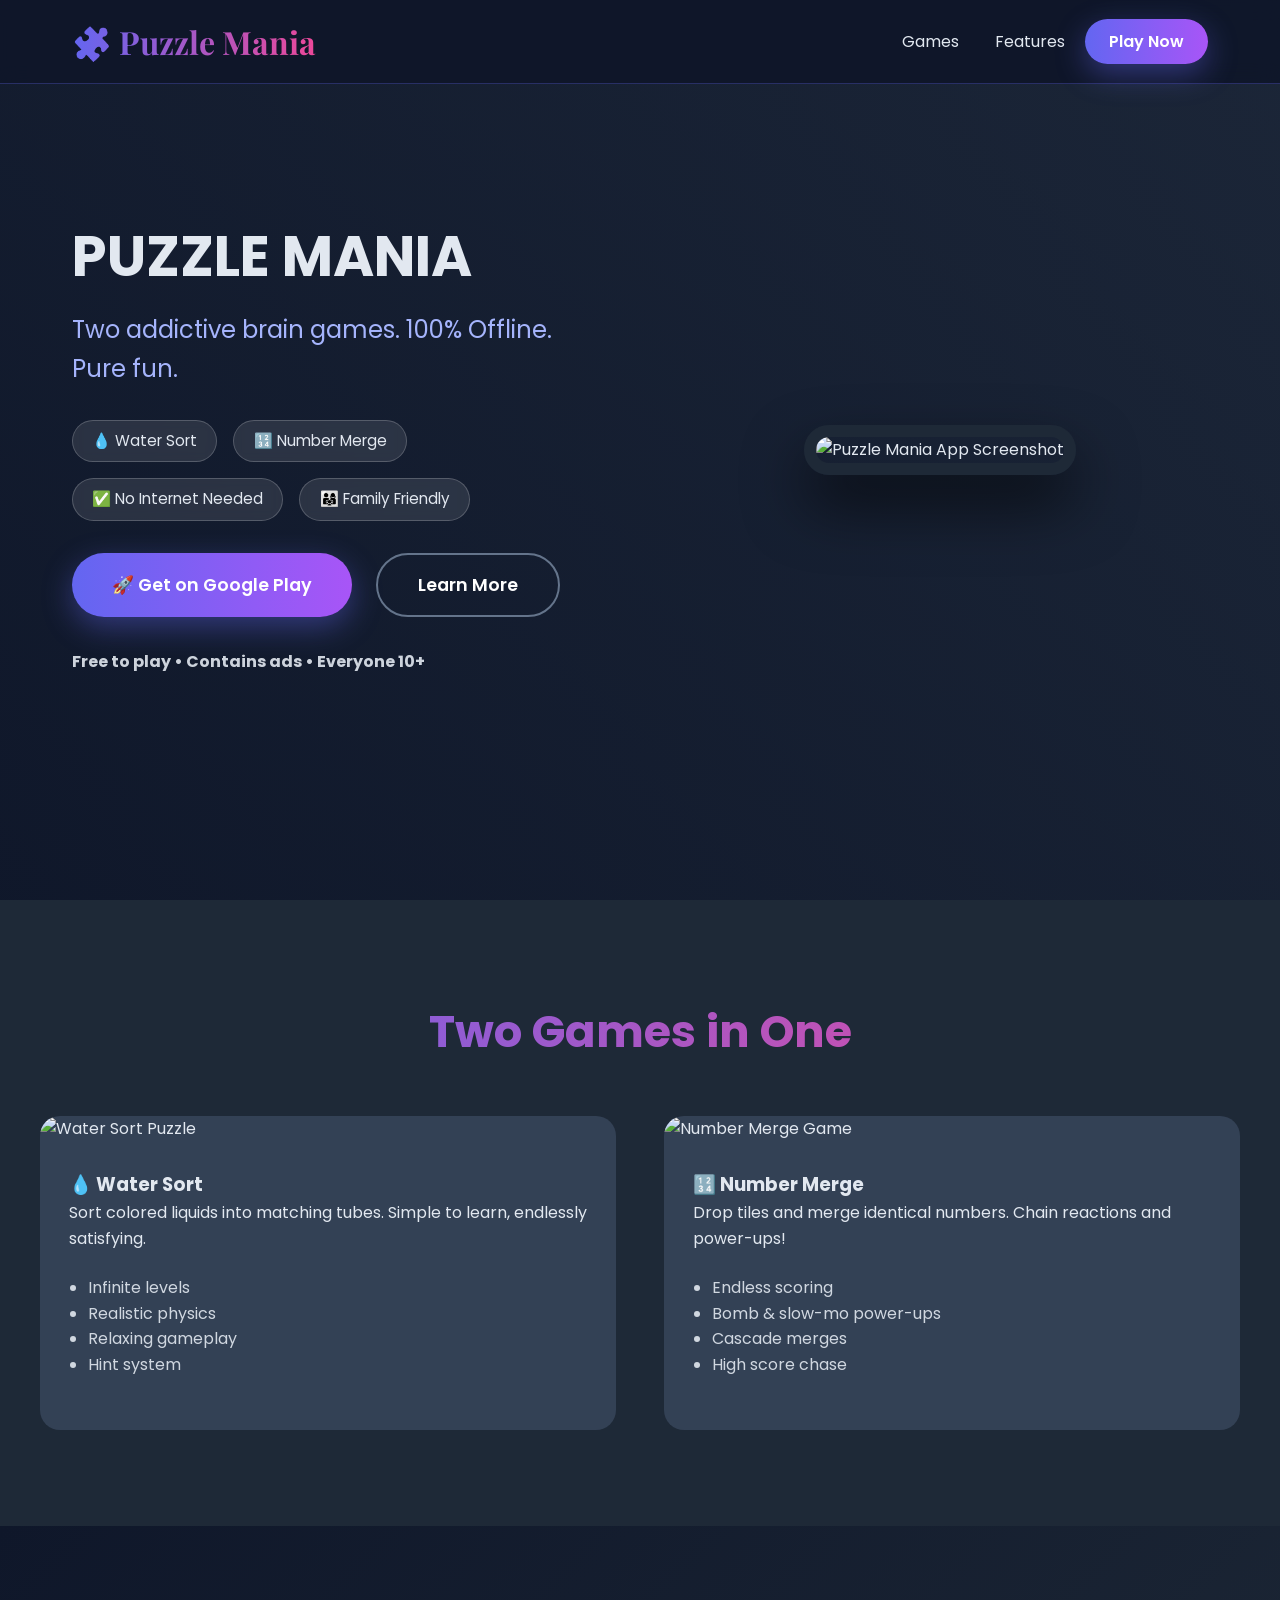
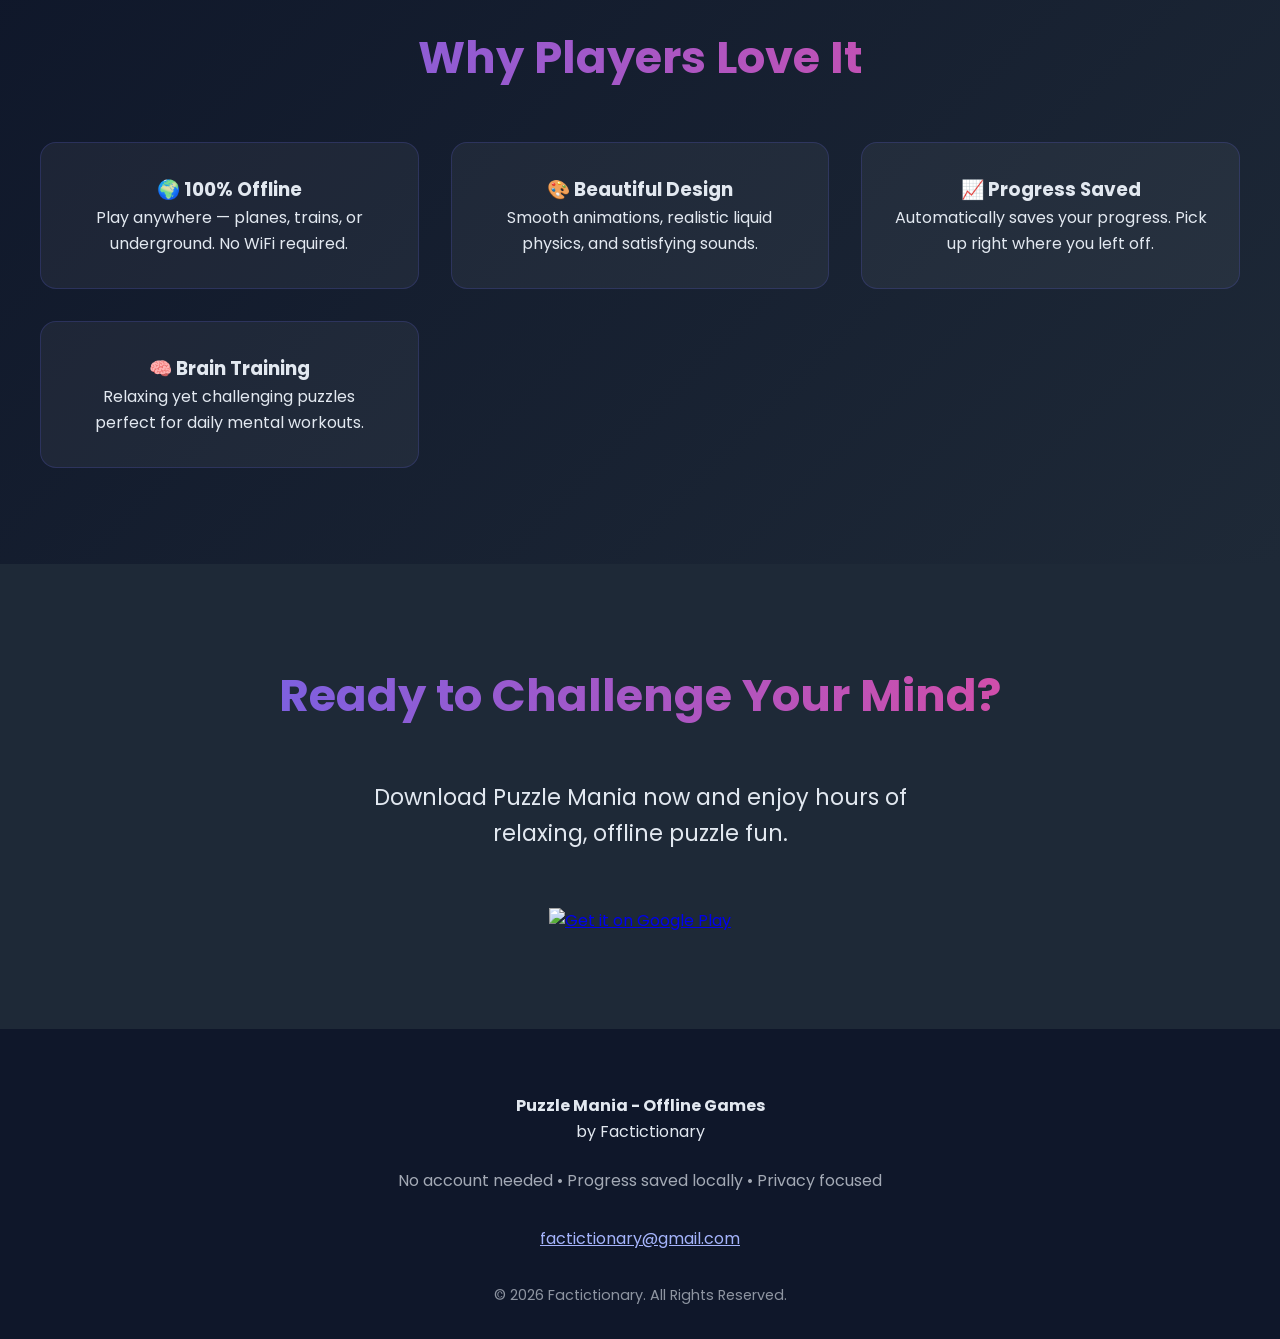
==== index.html @ 7fa538b9 "Add files via upload" ====
<!DOCTYPE html>
<html lang="en">
<head>
    <meta charset="UTF-8">
    <meta name="viewport" content="width=device-width, initial-scale=1.0">
    <title>Puzzle Mania - Offline Games</title>
    <meta name="description" content="Two addictive brain games in one app! Water Sort & Number Merge. 100% Offline, Free to Play.">
    <style>
        @import url('https://fonts.googleapis.com/css2?family=Poppins:wght@400;600;700&family=Playfair+Display:wght@700&display=swap');
        
        :root {
            --primary: #6366f1;
            --accent: #ec4899;
            --dark: #1e2937;
        }
        
        * {
            margin: 0;
            padding: 0;
            box-sizing: border-box;
        }
        
        body {
            font-family: 'Poppins', sans-serif;
            background: linear-gradient(135deg, #0f172a 0%, #1e2937 100%);
            color: #e2e8f0;
            line-height: 1.6;
            overflow-x: hidden;
        }
        
        header {
            background: rgba(15, 23, 42, 0.95);
            backdrop-filter: blur(10px);
            position: fixed;
            width: 100%;
            z-index: 1000;
            border-bottom: 1px solid rgba(99, 102, 241, 0.3);
        }
        
        nav {
            max-width: 1200px;
            margin: 0 auto;
            padding: 1rem 2rem;
            display: flex;
            justify-content: space-between;
            align-items: center;
        }
        
        .logo {
            font-family: 'Playfair Display', serif;
            font-size: 2rem;
            font-weight: 700;
            background: linear-gradient(90deg, #6366f1, #ec4899);
            -webkit-background-clip: text;
            -webkit-text-fill-color: transparent;
        }
        
        .hero {
            min-height: 100vh;
            display: flex;
            align-items: center;
            position: relative;
            background: url('https://picsum.photos/id/1015/1920/1080') center/cover no-repeat;
        }
        
        .hero::before {
            content: '';
            position: absolute;
            top: 0;
            left: 0;
            right: 0;
            bottom: 0;
            background: linear-gradient(45deg, rgba(15,23,42,0.85), rgba(30,41,59,0.75));
        }
        
        .hero-content {
            max-width: 1200px;
            margin: 0 auto;
            padding: 0 2rem;
            position: relative;
            z-index: 2;
            display: grid;
            grid-template-columns: 1fr 1fr;
            gap: 4rem;
            align-items: center;
        }
        
        .hero-text h1 {
            font-size: 3.5rem;
            line-height: 1.1;
            margin-bottom: 1.5rem;
        }
        
        .hero-text .subtitle {
            font-size: 1.5rem;
            margin-bottom: 2rem;
            color: #a5b4fc;
        }
        
        .badges {
            display: flex;
            gap: 1rem;
            margin-bottom: 2rem;
            flex-wrap: wrap;
        }
        
        .badge {
            background: rgba(255,255,255,0.1);
            padding: 0.5rem 1.2rem;
            border-radius: 50px;
            font-size: 0.95rem;
            backdrop-filter: blur(5px);
            border: 1px solid rgba(255,255,255,0.2);
        }
        
        .cta-buttons {
            display: flex;
            gap: 1.5rem;
            flex-wrap: wrap;
        }
        
        .btn {
            padding: 1rem 2.5rem;
            border-radius: 50px;
            font-weight: 600;
            text-decoration: none;
            display: inline-flex;
            align-items: center;
            gap: 0.5rem;
            transition: all 0.3s ease;
            font-size: 1.1rem;
        }
        
        .btn-primary {
            background: linear-gradient(90deg, #6366f1, #a855f7);
            color: white;
            box-shadow: 0 10px 30px rgba(99, 102, 241, 0.4);
        }
        
        .btn-primary:hover {
            transform: translateY(-5px);
            box-shadow: 0 20px 40px rgba(99, 102, 241, 0.5);
        }
        
        .btn-secondary {
            background: transparent;
            color: white;
            border: 2px solid #64748b;
        }
        
        .hero-image {
            display: flex;
            justify-content: center;
        }
        
        .app-mockup {
            max-width: 320px;
            border-radius: 40px;
            border: 12px solid #1e2937;
            box-shadow: 0 30px 60px rgba(0,0,0,0.6);
            overflow: hidden;
        }
        
        .games-section {
            padding: 6rem 2rem;
            background: #1e2937;
        }
        
        .container {
            max-width: 1200px;
            margin: 0 auto;
        }
        
        h2 {
            text-align: center;
            font-size: 2.8rem;
            margin-bottom: 3rem;
            background: linear-gradient(90deg, #6366f1, #ec4899);
            -webkit-background-clip: text;
            -webkit-text-fill-color: transparent;
        }
        
        .games-grid {
            display: grid;
            grid-template-columns: repeat(auto-fit, minmax(350px, 1fr));
            gap: 3rem;
        }
        
        .game-card {
            background: #334155;
            border-radius: 20px;
            overflow: hidden;
            transition: transform 0.3s ease;
        }
        
        .game-card:hover {
            transform: translateY(-15px);
        }
        
        .game-card img {
            width: 100%;
            height: 240px;
            object-fit: cover;
        }
        
        .game-info {
            padding: 1.8rem;
        }
        
        .features {
            padding: 6rem 2rem;
            background: linear-gradient(135deg, #0f172a, #1e2937);
        }
        
        .features-grid {
            display: grid;
            grid-template-columns: repeat(auto-fit, minmax(280px, 1fr));
            gap: 2rem;
        }
        
        .feature-item {
            background: rgba(255,255,255,0.05);
            padding: 2rem;
            border-radius: 16px;
            text-align: center;
            border: 1px solid rgba(99,102,241,0.2);
        }
        
        .download-section {
            padding: 6rem 2rem;
            text-align: center;
            background: #1e2937;
        }
        
        .google-play {
            display: inline-block;
            margin-top: 2rem;
        }
        
        footer {
            background: #0f172a;
            padding: 4rem 2rem 2rem;
            text-align: center;
        }
        
        .social-links a {
            color: #94a3b8;
            font-size: 1.8rem;
            margin: 0 1rem;
        }
        
        @media (max-width: 768px) {
            .hero-content {
                grid-template-columns: 1fr;
                text-align: center;
            }
            .hero-text h1 {
                font-size: 2.8rem;
            }
        }
    </style>
</head>
<body>
    <!-- Navigation -->
    <header>
        <nav>
            <div class="logo">🧩 Puzzle Mania</div>
            <div>
                <a href="#games" style="color:#e2e8f0; margin:0 1rem; text-decoration:none;">Games</a>
                <a href="#features" style="color:#e2e8f0; margin:0 1rem; text-decoration:none;">Features</a>
                <a href="https://play.google.com/store/apps/details?id=in.factictionary.puzzle_mania_offline" 
                   target="_blank" 
                   class="btn btn-primary" style="padding:0.6rem 1.5rem; font-size:1rem;">Play Now</a>
            </div>
        </nav>
    </header>

    <!-- Hero Section -->
    <section class="hero">
        <div class="hero-content">
            <div class="hero-text">
                <h1>PUZZLE MANIA</h1>
                <p class="subtitle">Two addictive brain games. 100% Offline. Pure fun.</p>
                
                <div class="badges">
                    <span class="badge">💧 Water Sort</span>
                    <span class="badge">🔢 Number Merge</span>
                    <span class="badge">✅ No Internet Needed</span>
                    <span class="badge">👨‍👩‍👧 Family Friendly</span>
                </div>
                
                <div class="cta-buttons">
                    <a href="https://play.google.com/store/apps/details?id=in.factictionary.puzzle_mania_offline" 
                       target="_blank" 
                       class="btn btn-primary">
                        🚀 Get on Google Play
                    </a>
                    <a href="#games" class="btn btn-secondary">Learn More</a>
                </div>
                
                <p style="margin-top: 2rem; opacity: 0.9;">
                    <strong>Free to play • Contains ads • Everyone 10+</strong>
                </p>
            </div>
            
            <div class="hero-image">
                <div class="app-mockup">
                    <img src="https://picsum.photos/id/1015/400/700" alt="Puzzle Mania App Screenshot" style="width:100%; display:block;">
                </div>
            </div>
        </div>
    </section>

    <!-- Games Section -->
    <section id="games" class="games-section">
        <div class="container">
            <h2>Two Games in One</h2>
            
            <div class="games-grid">
                <!-- Water Sort -->
                <div class="game-card">
                    <img src="https://picsum.photos/id/237/600/300" alt="Water Sort Puzzle">
                    <div class="game-info">
                        <h3>💧 Water Sort</h3>
                        <p>Sort colored liquids into matching tubes. Simple to learn, endlessly satisfying.</p>
                        <ul style="margin: 1.5rem 0; padding-left: 1.2rem; opacity: 0.9;">
                            <li>Infinite levels</li>
                            <li>Realistic physics</li>
                            <li>Relaxing gameplay</li>
                            <li>Hint system</li>
                        </ul>
                    </div>
                </div>
                
                <!-- Number Merge -->
                <div class="game-card">
                    <img src="https://picsum.photos/id/201/600/300" alt="Number Merge Game">
                    <div class="game-info">
                        <h3>🔢 Number Merge</h3>
                        <p>Drop tiles and merge identical numbers. Chain reactions and power-ups!</p>
                        <ul style="margin: 1.5rem 0; padding-left: 1.2rem; opacity: 0.9;">
                            <li>Endless scoring</li>
                            <li>Bomb &amp; slow-mo power-ups</li>
                            <li>Cascade merges</li>
                            <li>High score chase</li>
                        </ul>
                    </div>
                </div>
            </div>
        </div>
    </section>

    <!-- Features -->
    <section id="features" class="features">
        <div class="container">
            <h2>Why Players Love It</h2>
            
            <div class="features-grid">
                <div class="feature-item">
                    <h3>🌍 100% Offline</h3>
                    <p>Play anywhere — planes, trains, or underground. No WiFi required.</p>
                </div>
                <div class="feature-item">
                    <h3>🎨 Beautiful Design</h3>
                    <p>Smooth animations, realistic liquid physics, and satisfying sounds.</p>
                </div>
                <div class="feature-item">
                    <h3>📈 Progress Saved</h3>
                    <p>Automatically saves your progress. Pick up right where you left off.</p>
                </div>
                <div class="feature-item">
                    <h3>🧠 Brain Training</h3>
                    <p>Relaxing yet challenging puzzles perfect for daily mental workouts.</p>
                </div>
            </div>
        </div>
    </section>

    <!-- Download CTA -->
    <section class="download-section">
        <div class="container">
            <h2>Ready to Challenge Your Mind?</h2>
            <p style="font-size: 1.4rem; max-width: 600px; margin: 1.5rem auto;">
                Download Puzzle Mania now and enjoy hours of relaxing, offline puzzle fun.
            </p>
            
            <a href="https://play.google.com/store/apps/details?id=in.factictionary.puzzle_mania_offline" 
               target="_blank"
               class="google-play">
                <img src="https://play.google.com/intl/en_us/badges/static/images/badges/en_badge_web_generic.png" 
                     alt="Get it on Google Play" 
                     style="height: 70px;">
            </a>
        </div>
    </section>

    <!-- Footer -->
    <footer>
        <div class="container">
            <p style="margin-bottom: 1.5rem;">
                <strong>Puzzle Mania - Offline Games</strong><br>
                by Factictionary
            </p>
            
            <p style="opacity: 0.7; max-width: 600px; margin: 0 auto 2rem;">
                No account needed • Progress saved locally • Privacy focused
            </p>
            
            <div style="margin: 2rem 0;">
                <a href="mailto:factictionary@gmail.com" style="color:#a5b4fc;">factictionary@gmail.com</a>
            </div>
            
            <p style="opacity: 0.6; font-size: 0.9rem;">
                &copy; 2026 Factictionary. All Rights Reserved.
            </p>
        </div>
    </footer>

    <script>
        // Simple scroll effect for header
        window.addEventListener('scroll', () => {
            const header = document.querySelector('header');
            if (window.scrollY > 50) {
                header.style.background = 'rgba(15, 23, 42, 0.98)';
            } else {
                header.style.background = 'rgba(15, 23, 42, 0.95)';
            }
        });
    </script>
</body>
</html>
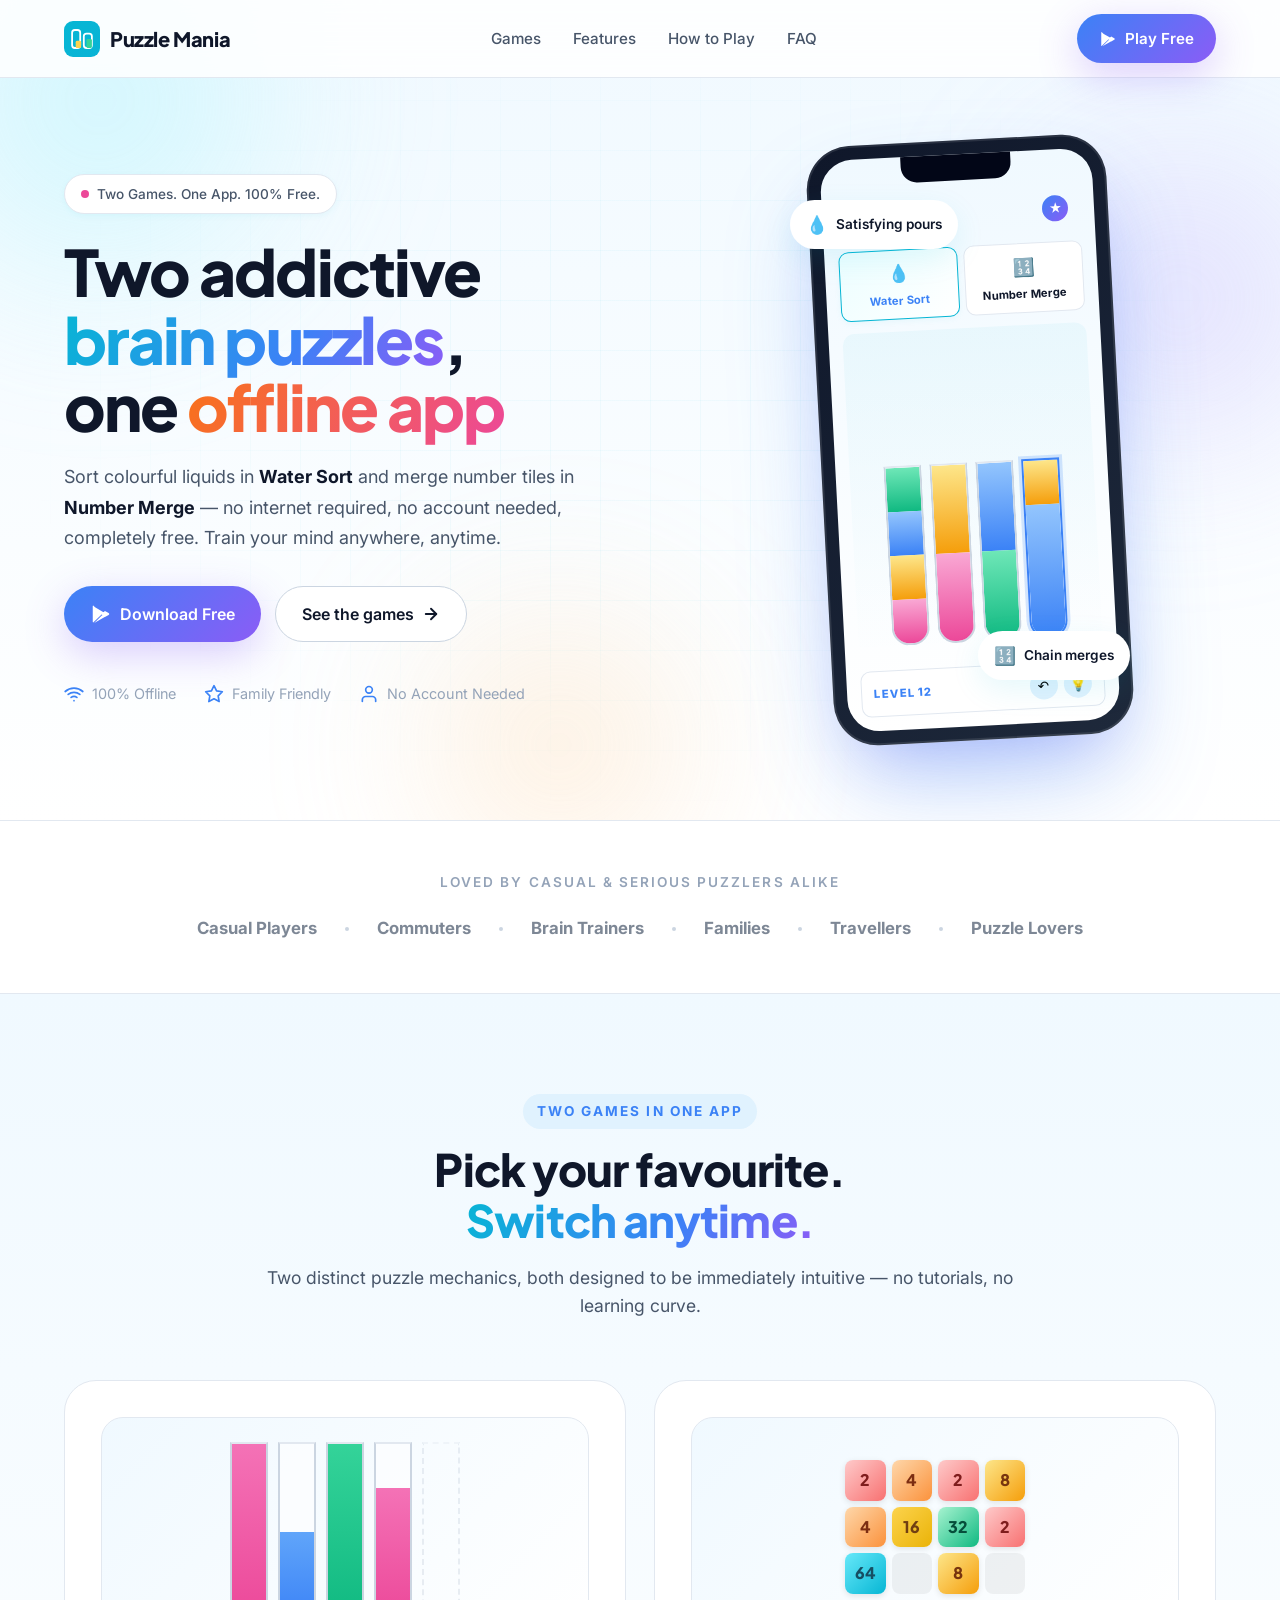
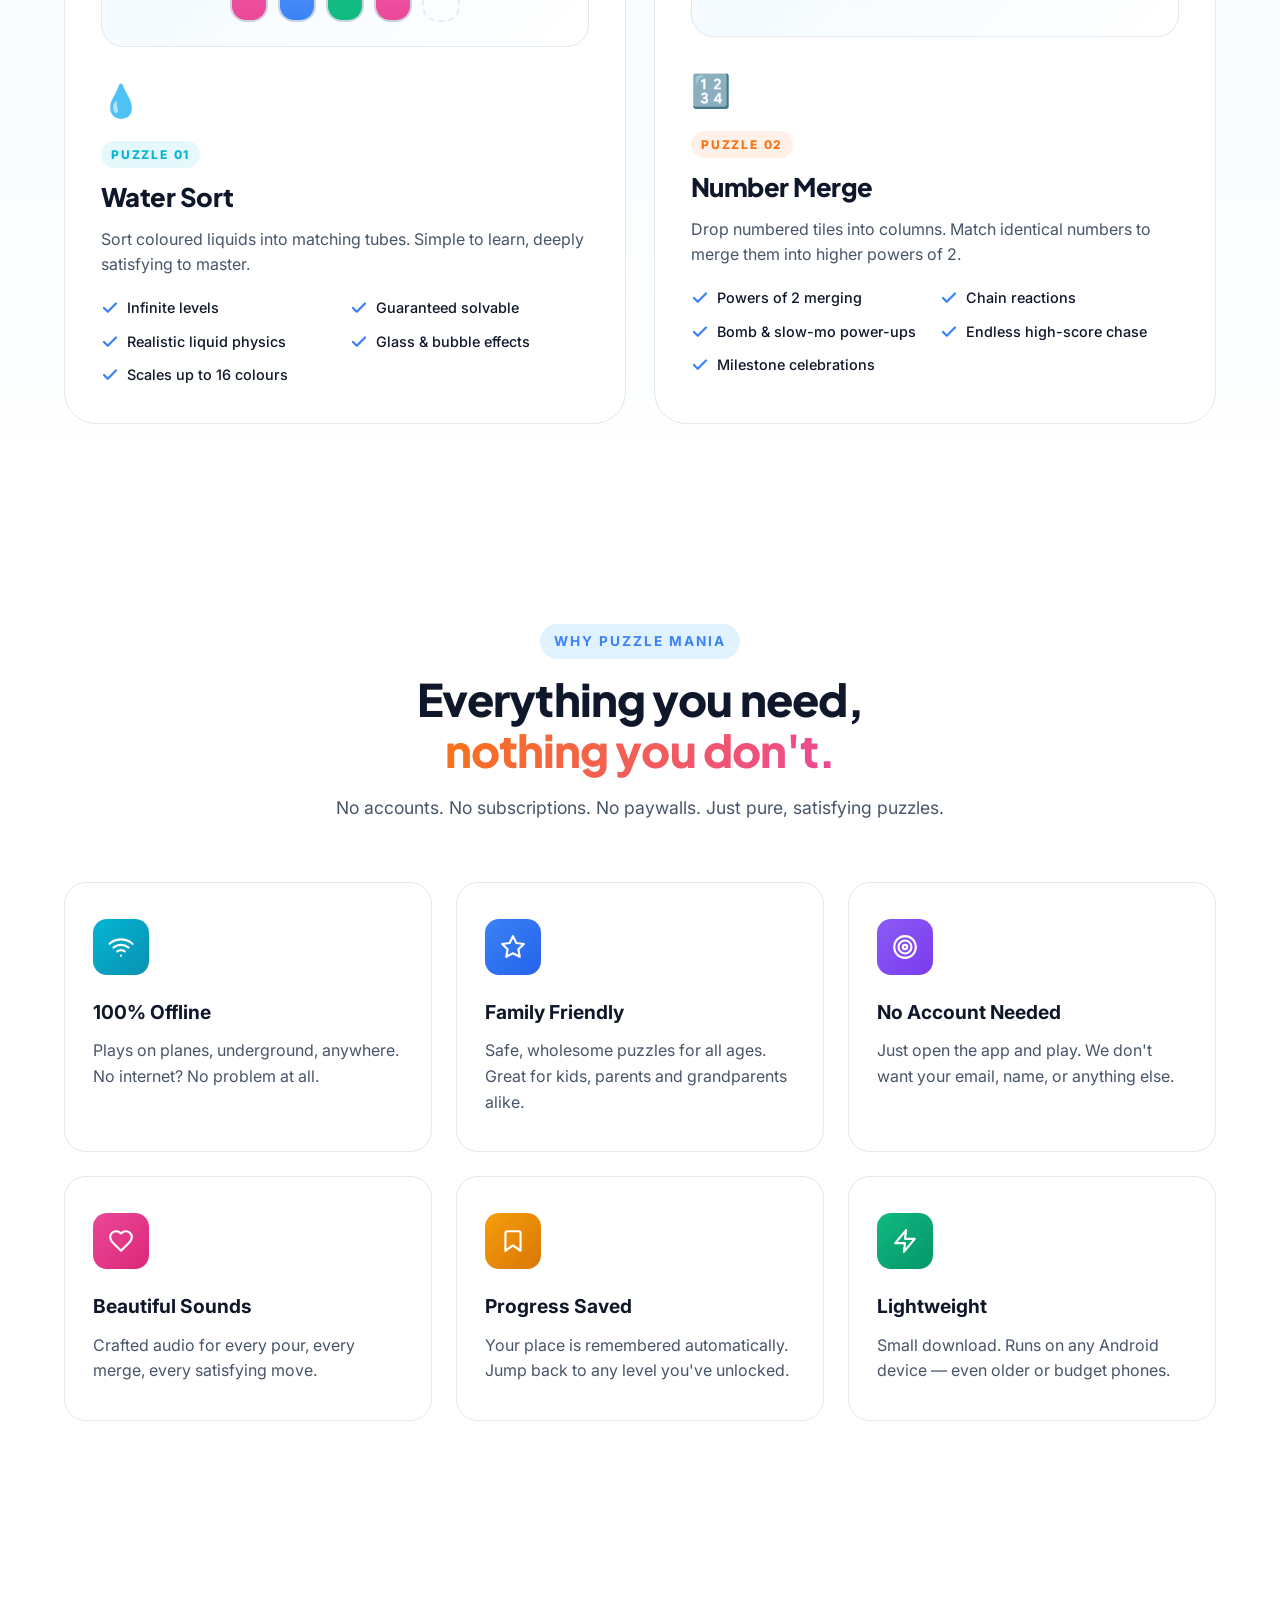
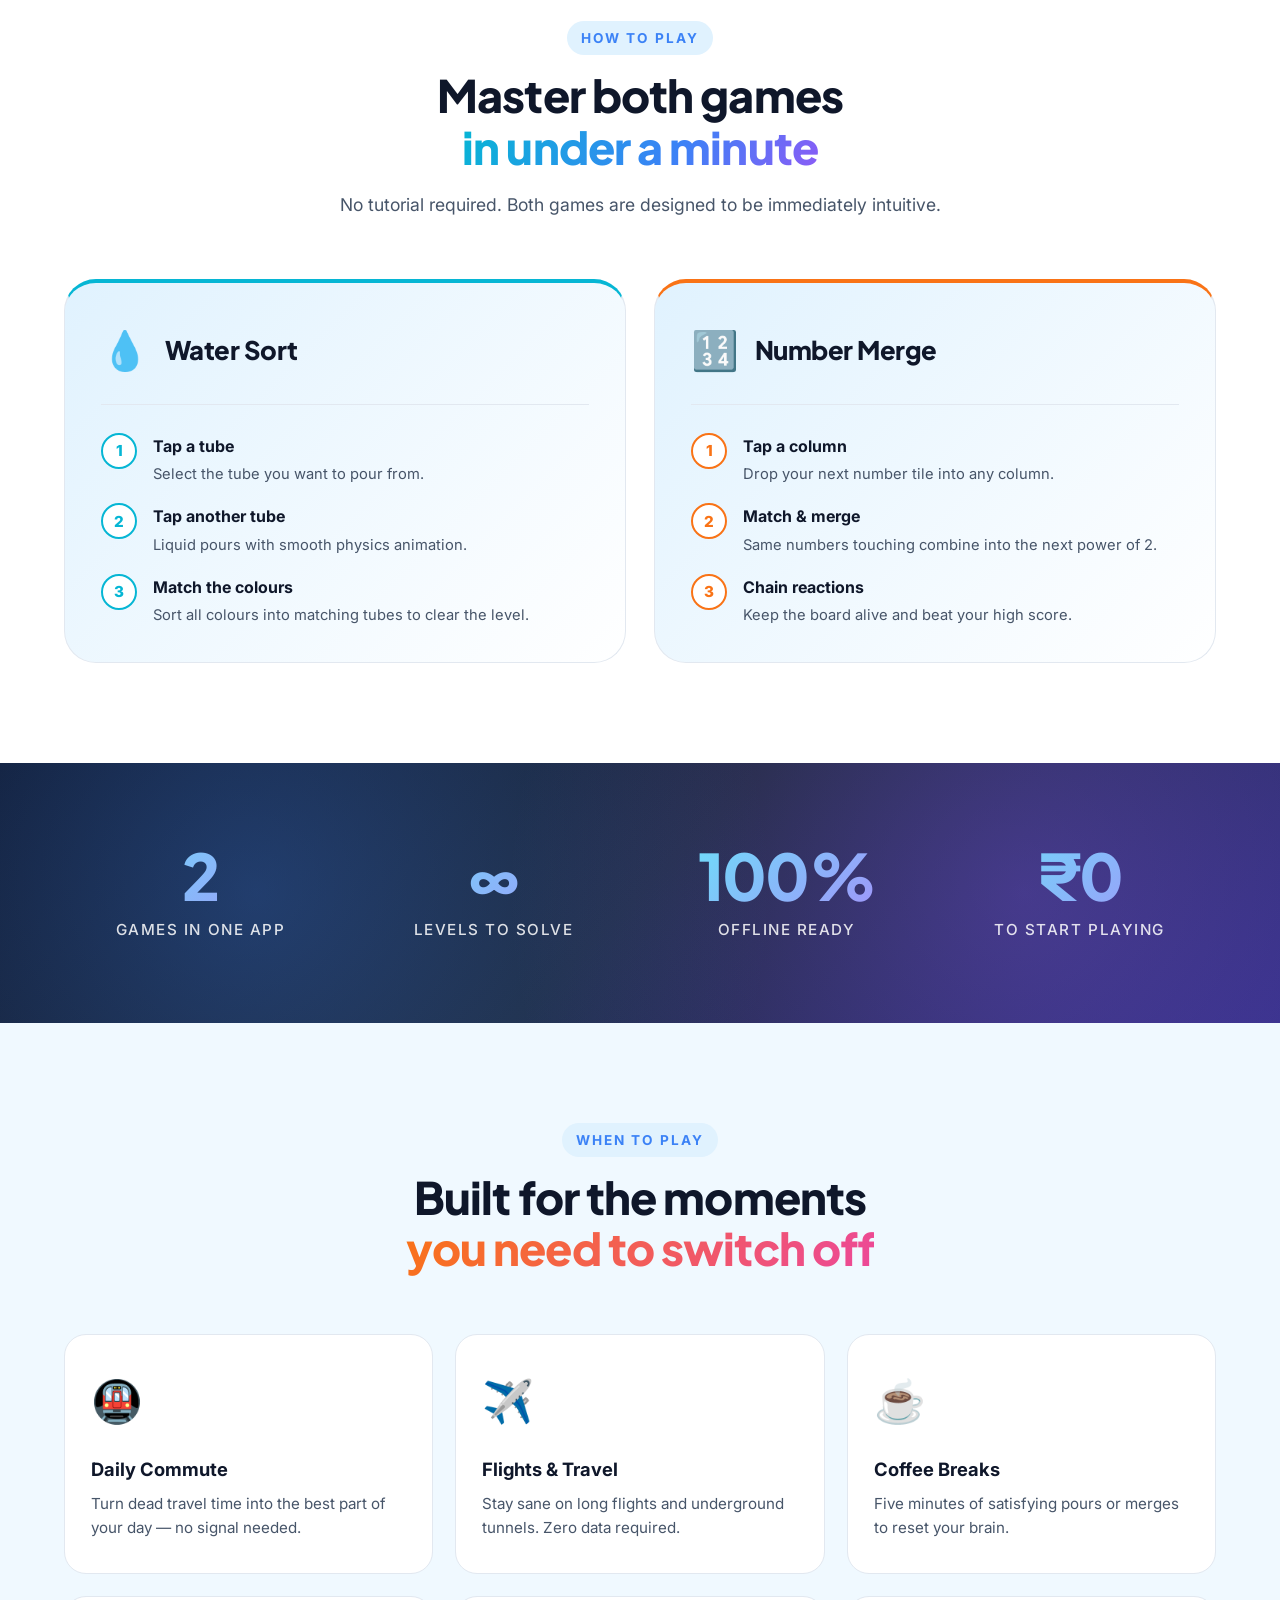
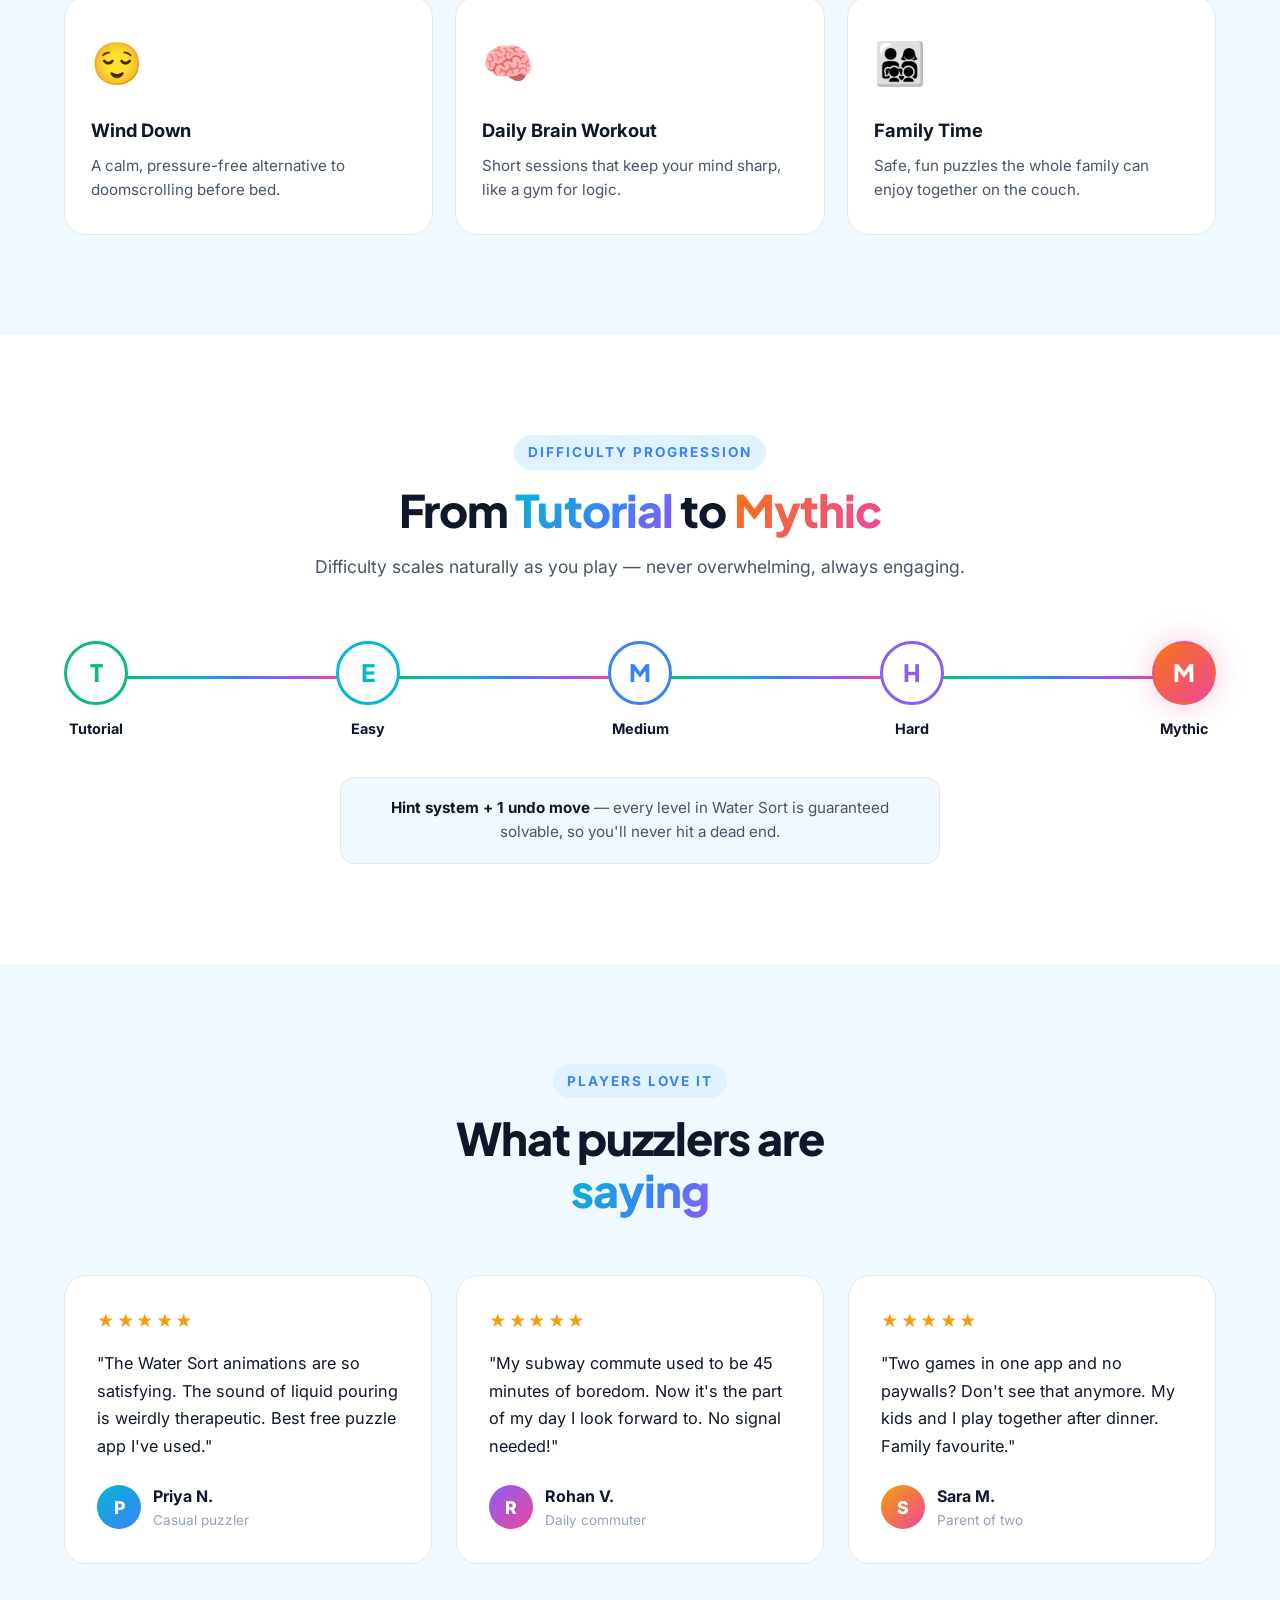
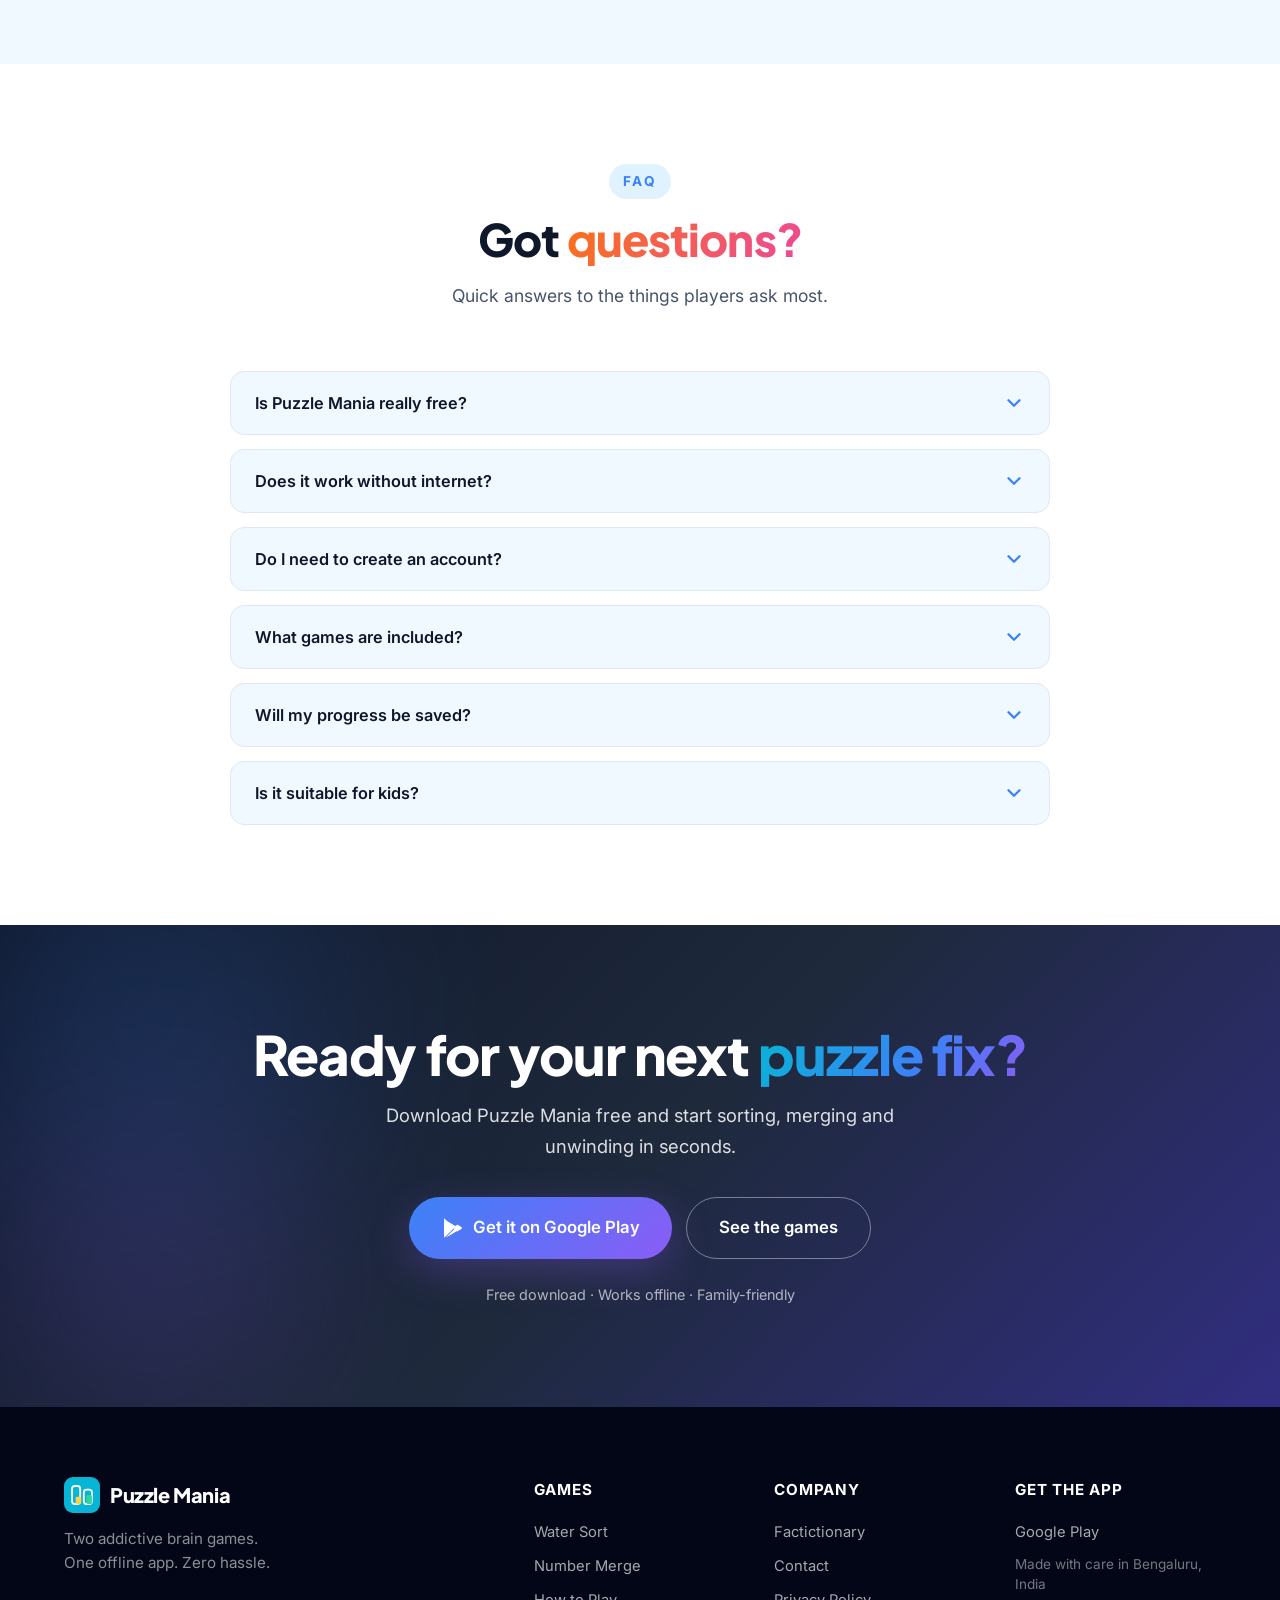
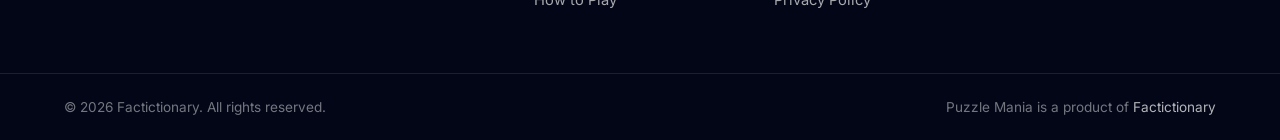
==== commit 512c2ba8: "Add files via upload" ====
--- a/index.html
+++ b/index.html
@@ -1,431 +1,691 @@
-<!DOCTYPE html>
-<html lang="en">
-<head>
-    <meta charset="UTF-8">
-    <meta name="viewport" content="width=device-width, initial-scale=1.0">
-    <title>Puzzle Mania - Offline Games</title>
-    <meta name="description" content="Two addictive brain games in one app! Water Sort & Number Merge. 100% Offline, Free to Play.">
-    <style>
-        @import url('https://fonts.googleapis.com/css2?family=Poppins:wght@400;600;700&family=Playfair+Display:wght@700&display=swap');
-        
-        :root {
-            --primary: #6366f1;
-            --accent: #ec4899;
-            --dark: #1e2937;
-        }
-        
-        * {
-            margin: 0;
-            padding: 0;
-            box-sizing: border-box;
-        }
-        
-        body {
-            font-family: 'Poppins', sans-serif;
-            background: linear-gradient(135deg, #0f172a 0%, #1e2937 100%);
-            color: #e2e8f0;
-            line-height: 1.6;
-            overflow-x: hidden;
-        }
-        
-        header {
-            background: rgba(15, 23, 42, 0.95);
-            backdrop-filter: blur(10px);
-            position: fixed;
-            width: 100%;
-            z-index: 1000;
-            border-bottom: 1px solid rgba(99, 102, 241, 0.3);
-        }
-        
-        nav {
-            max-width: 1200px;
-            margin: 0 auto;
-            padding: 1rem 2rem;
-            display: flex;
-            justify-content: space-between;
-            align-items: center;
-        }
-        
-        .logo {
-            font-family: 'Playfair Display', serif;
-            font-size: 2rem;
-            font-weight: 700;
-            background: linear-gradient(90deg, #6366f1, #ec4899);
-            -webkit-background-clip: text;
-            -webkit-text-fill-color: transparent;
-        }
-        
-        .hero {
-            min-height: 100vh;
-            display: flex;
-            align-items: center;
-            position: relative;
-            background: url('https://picsum.photos/id/1015/1920/1080') center/cover no-repeat;
-        }
-        
-        .hero::before {
-            content: '';
-            position: absolute;
-            top: 0;
-            left: 0;
-            right: 0;
-            bottom: 0;
-            background: linear-gradient(45deg, rgba(15,23,42,0.85), rgba(30,41,59,0.75));
-        }
-        
-        .hero-content {
-            max-width: 1200px;
-            margin: 0 auto;
-            padding: 0 2rem;
-            position: relative;
-            z-index: 2;
-            display: grid;
-            grid-template-columns: 1fr 1fr;
-            gap: 4rem;
-            align-items: center;
-        }
-        
-        .hero-text h1 {
-            font-size: 3.5rem;
-            line-height: 1.1;
-            margin-bottom: 1.5rem;
-        }
-        
-        .hero-text .subtitle {
-            font-size: 1.5rem;
-            margin-bottom: 2rem;
-            color: #a5b4fc;
-        }
-        
-        .badges {
-            display: flex;
-            gap: 1rem;
-            margin-bottom: 2rem;
-            flex-wrap: wrap;
-        }
-        
-        .badge {
-            background: rgba(255,255,255,0.1);
-            padding: 0.5rem 1.2rem;
-            border-radius: 50px;
-            font-size: 0.95rem;
-            backdrop-filter: blur(5px);
-            border: 1px solid rgba(255,255,255,0.2);
-        }
-        
-        .cta-buttons {
-            display: flex;
-            gap: 1.5rem;
-            flex-wrap: wrap;
-        }
-        
-        .btn {
-            padding: 1rem 2.5rem;
-            border-radius: 50px;
-            font-weight: 600;
-            text-decoration: none;
-            display: inline-flex;
-            align-items: center;
-            gap: 0.5rem;
-            transition: all 0.3s ease;
-            font-size: 1.1rem;
-        }
-        
-        .btn-primary {
-            background: linear-gradient(90deg, #6366f1, #a855f7);
-            color: white;
-            box-shadow: 0 10px 30px rgba(99, 102, 241, 0.4);
-        }
-        
-        .btn-primary:hover {
-            transform: translateY(-5px);
-            box-shadow: 0 20px 40px rgba(99, 102, 241, 0.5);
-        }
-        
-        .btn-secondary {
-            background: transparent;
-            color: white;
-            border: 2px solid #64748b;
-        }
-        
-        .hero-image {
-            display: flex;
-            justify-content: center;
-        }
-        
-        .app-mockup {
-            max-width: 320px;
-            border-radius: 40px;
-            border: 12px solid #1e2937;
-            box-shadow: 0 30px 60px rgba(0,0,0,0.6);
-            overflow: hidden;
-        }
-        
-        .games-section {
-            padding: 6rem 2rem;
-            background: #1e2937;
-        }
-        
-        .container {
-            max-width: 1200px;
-            margin: 0 auto;
-        }
-        
-        h2 {
-            text-align: center;
-            font-size: 2.8rem;
-            margin-bottom: 3rem;
-            background: linear-gradient(90deg, #6366f1, #ec4899);
-            -webkit-background-clip: text;
-            -webkit-text-fill-color: transparent;
-        }
-        
-        .games-grid {
-            display: grid;
-            grid-template-columns: repeat(auto-fit, minmax(350px, 1fr));
-            gap: 3rem;
-        }
-        
-        .game-card {
-            background: #334155;
-            border-radius: 20px;
-            overflow: hidden;
-            transition: transform 0.3s ease;
-        }
-        
-        .game-card:hover {
-            transform: translateY(-15px);
-        }
-        
-        .game-card img {
-            width: 100%;
-            height: 240px;
-            object-fit: cover;
-        }
-        
-        .game-info {
-            padding: 1.8rem;
-        }
-        
-        .features {
-            padding: 6rem 2rem;
-            background: linear-gradient(135deg, #0f172a, #1e2937);
-        }
-        
-        .features-grid {
-            display: grid;
-            grid-template-columns: repeat(auto-fit, minmax(280px, 1fr));
-            gap: 2rem;
-        }
-        
-        .feature-item {
-            background: rgba(255,255,255,0.05);
-            padding: 2rem;
-            border-radius: 16px;
-            text-align: center;
-            border: 1px solid rgba(99,102,241,0.2);
-        }
-        
-        .download-section {
-            padding: 6rem 2rem;
-            text-align: center;
-            background: #1e2937;
-        }
-        
-        .google-play {
-            display: inline-block;
-            margin-top: 2rem;
-        }
-        
-        footer {
-            background: #0f172a;
-            padding: 4rem 2rem 2rem;
-            text-align: center;
-        }
-        
-        .social-links a {
-            color: #94a3b8;
-            font-size: 1.8rem;
-            margin: 0 1rem;
-        }
-        
-        @media (max-width: 768px) {
-            .hero-content {
-                grid-template-columns: 1fr;
-                text-align: center;
-            }
-            .hero-text h1 {
-                font-size: 2.8rem;
-            }
-        }
-    </style>
-</head>
-<body>
-    <!-- Navigation -->
-    <header>
-        <nav>
-            <div class="logo">🧩 Puzzle Mania</div>
-            <div>
-                <a href="#games" style="color:#e2e8f0; margin:0 1rem; text-decoration:none;">Games</a>
-                <a href="#features" style="color:#e2e8f0; margin:0 1rem; text-decoration:none;">Features</a>
-                <a href="https://play.google.com/store/apps/details?id=in.factictionary.puzzle_mania_offline" 
-                   target="_blank" 
-                   class="btn btn-primary" style="padding:0.6rem 1.5rem; font-size:1rem;">Play Now</a>
-            </div>
-        </nav>
-    </header>
-
-    <!-- Hero Section -->
-    <section class="hero">
-        <div class="hero-content">
-            <div class="hero-text">
-                <h1>PUZZLE MANIA</h1>
-                <p class="subtitle">Two addictive brain games. 100% Offline. Pure fun.</p>
-                
-                <div class="badges">
-                    <span class="badge">💧 Water Sort</span>
-                    <span class="badge">🔢 Number Merge</span>
-                    <span class="badge">✅ No Internet Needed</span>
-                    <span class="badge">👨‍👩‍👧 Family Friendly</span>
-                </div>
-                
-                <div class="cta-buttons">
-                    <a href="https://play.google.com/store/apps/details?id=in.factictionary.puzzle_mania_offline" 
-                       target="_blank" 
-                       class="btn btn-primary">
-                        🚀 Get on Google Play
-                    </a>
-                    <a href="#games" class="btn btn-secondary">Learn More</a>
-                </div>
-                
-                <p style="margin-top: 2rem; opacity: 0.9;">
-                    <strong>Free to play • Contains ads • Everyone 10+</strong>
-                </p>
-            </div>
-            
-            <div class="hero-image">
-                <div class="app-mockup">
-                    <img src="https://picsum.photos/id/1015/400/700" alt="Puzzle Mania App Screenshot" style="width:100%; display:block;">
-                </div>
-            </div>
-        </div>
-    </section>
-
-    <!-- Games Section -->
-    <section id="games" class="games-section">
-        <div class="container">
-            <h2>Two Games in One</h2>
-            
-            <div class="games-grid">
-                <!-- Water Sort -->
-                <div class="game-card">
-                    <img src="https://picsum.photos/id/237/600/300" alt="Water Sort Puzzle">
-                    <div class="game-info">
-                        <h3>💧 Water Sort</h3>
-                        <p>Sort colored liquids into matching tubes. Simple to learn, endlessly satisfying.</p>
-                        <ul style="margin: 1.5rem 0; padding-left: 1.2rem; opacity: 0.9;">
-                            <li>Infinite levels</li>
-                            <li>Realistic physics</li>
-                            <li>Relaxing gameplay</li>
-                            <li>Hint system</li>
-                        </ul>
-                    </div>
-                </div>
-                
-                <!-- Number Merge -->
-                <div class="game-card">
-                    <img src="https://picsum.photos/id/201/600/300" alt="Number Merge Game">
-                    <div class="game-info">
-                        <h3>🔢 Number Merge</h3>
-                        <p>Drop tiles and merge identical numbers. Chain reactions and power-ups!</p>
-                        <ul style="margin: 1.5rem 0; padding-left: 1.2rem; opacity: 0.9;">
-                            <li>Endless scoring</li>
-                            <li>Bomb &amp; slow-mo power-ups</li>
-                            <li>Cascade merges</li>
-                            <li>High score chase</li>
-                        </ul>
-                    </div>
-                </div>
-            </div>
-        </div>
-    </section>
-
-    <!-- Features -->
-    <section id="features" class="features">
-        <div class="container">
-            <h2>Why Players Love It</h2>
-            
-            <div class="features-grid">
-                <div class="feature-item">
-                    <h3>🌍 100% Offline</h3>
-                    <p>Play anywhere — planes, trains, or underground. No WiFi required.</p>
-                </div>
-                <div class="feature-item">
-                    <h3>🎨 Beautiful Design</h3>
-                    <p>Smooth animations, realistic liquid physics, and satisfying sounds.</p>
-                </div>
-                <div class="feature-item">
-                    <h3>📈 Progress Saved</h3>
-                    <p>Automatically saves your progress. Pick up right where you left off.</p>
-                </div>
-                <div class="feature-item">
-                    <h3>🧠 Brain Training</h3>
-                    <p>Relaxing yet challenging puzzles perfect for daily mental workouts.</p>
-                </div>
-            </div>
-        </div>
-    </section>
-
-    <!-- Download CTA -->
-    <section class="download-section">
-        <div class="container">
-            <h2>Ready to Challenge Your Mind?</h2>
-            <p style="font-size: 1.4rem; max-width: 600px; margin: 1.5rem auto;">
-                Download Puzzle Mania now and enjoy hours of relaxing, offline puzzle fun.
-            </p>
-            
-            <a href="https://play.google.com/store/apps/details?id=in.factictionary.puzzle_mania_offline" 
-               target="_blank"
-               class="google-play">
-                <img src="https://play.google.com/intl/en_us/badges/static/images/badges/en_badge_web_generic.png" 
-                     alt="Get it on Google Play" 
-                     style="height: 70px;">
-            </a>
-        </div>
-    </section>
-
-    <!-- Footer -->
-    <footer>
-        <div class="container">
-            <p style="margin-bottom: 1.5rem;">
-                <strong>Puzzle Mania - Offline Games</strong><br>
-                by Factictionary
-            </p>
-            
-            <p style="opacity: 0.7; max-width: 600px; margin: 0 auto 2rem;">
-                No account needed • Progress saved locally • Privacy focused
-            </p>
-            
-            <div style="margin: 2rem 0;">
-                <a href="mailto:factictionary@gmail.com" style="color:#a5b4fc;">factictionary@gmail.com</a>
-            </div>
-            
-            <p style="opacity: 0.6; font-size: 0.9rem;">
-                &copy; 2026 Factictionary. All Rights Reserved.
-            </p>
-        </div>
-    </footer>
-
-    <script>
-        // Simple scroll effect for header
-        window.addEventListener('scroll', () => {
-            const header = document.querySelector('header');
-            if (window.scrollY > 50) {
-                header.style.background = 'rgba(15, 23, 42, 0.98)';
-            } else {
-                header.style.background = 'rgba(15, 23, 42, 0.95)';
-            }
-        });
-    </script>
-</body>
+<!DOCTYPE html>
+<html lang="en">
+<head>
+    <meta charset="UTF-8">
+    <meta name="viewport" content="width=device-width, initial-scale=1.0">
+    <title>Puzzle Mania - Offline Games | Water Sort & Number Merge Free</title>
+    <meta name="description" content="Two addictive brain games in one offline app. Water Sort & Number Merge puzzles — completely free, no internet required, no account needed. Play anywhere, anytime.">
+    <meta name="keywords" content="puzzle game, water sort, color sort, number merge, 2048, offline games, brain game, free puzzles, no wifi game, relaxing puzzle, casual game, Puzzle Mania, Factictionary">
+    <meta name="author" content="Factictionary">
+    <meta property="og:title" content="Puzzle Mania - Offline Games">
+    <meta property="og:description" content="Two addictive brain games in one offline app. 100% free. No internet. No account.">
+    <meta property="og:type" content="website">
+    <link rel="canonical" href="https://puzzlemania.factictionary.in">
+    <link rel="preconnect" href="https://fonts.googleapis.com">
+    <link rel="preconnect" href="https://fonts.gstatic.com" crossorigin>
+    <link href="https://fonts.googleapis.com/css2?family=Inter:wght@400;500;600;700;800;900&family=Plus+Jakarta+Sans:wght@600;700;800&display=swap" rel="stylesheet">
+    <link rel="stylesheet" href="styles.css">
+    <link rel="icon" type="image/svg+xml" href="assets/favicon.svg">
+</head>
+<body>
+
+<!-- ============== NAVIGATION ============== -->
+<nav class="navbar" id="navbar">
+    <div class="container nav-container">
+        <a href="#home" class="nav-brand">
+            <span class="brand-logo">
+                <svg viewBox="0 0 40 40" fill="none" xmlns="http://www.w3.org/2000/svg">
+                    <defs>
+                        <linearGradient id="brandGrad" x1="0" y1="0" x2="40" y2="40">
+                            <stop offset="0%" stop-color="#06B6D4"/>
+                            <stop offset="50%" stop-color="#3B82F6"/>
+                            <stop offset="100%" stop-color="#8B5CF6"/>
+                        </linearGradient>
+                    </defs>
+                    <rect width="40" height="40" rx="10" fill="url(#brandGrad)"/>
+                    <rect x="9" y="10" width="9" height="20" rx="3" fill="none" stroke="white" stroke-width="2"/>
+                    <rect x="13" y="22" width="6" height="8" rx="1.5" fill="#FCD34D"/>
+                    <rect x="22" y="14" width="9" height="16" rx="3" fill="none" stroke="white" stroke-width="2"/>
+                    <rect x="25" y="20" width="6" height="10" rx="1.5" fill="#34D399"/>
+                </svg>
+            </span>
+            <span class="brand-text">Puzzle Mania</span>
+        </a>
+        <div class="nav-links" id="navLinks">
+            <a href="#games">Games</a>
+            <a href="#features">Features</a>
+            <a href="#how-it-works">How to Play</a>
+            <a href="#faq">FAQ</a>
+            <a href="https://play.google.com/store/apps/details?id=in.factictionary.puzzle_mania_offline" target="_blank" rel="noopener" class="nav-mobile-cta">
+                <svg width="18" height="18" viewBox="0 0 24 24" fill="currentColor"><path d="M3 20.5V3.5c0-.4.2-.7.5-.9l9.7 9.4-9.7 9.4c-.3-.2-.5-.5-.5-.9zm10.4-7.5L4.6 4.2l12.4 7.2-3.6 1.6zm0 0l3.6 1.6-12.4 7.2 8.8-8.8zM21 12c0 .5-.3.9-.7 1.1l-4 2.3-3.7-3.4 3.7-3.4 4 2.3c.4.2.7.6.7 1.1z"/></svg>
+                Play Free
+            </a>
+        </div>
+        <a href="https://play.google.com/store/apps/details?id=in.factictionary.puzzle_mania_offline" target="_blank" rel="noopener" class="btn btn-primary nav-cta">
+            <svg width="18" height="18" viewBox="0 0 24 24" fill="currentColor"><path d="M3 20.5V3.5c0-.4.2-.7.5-.9l9.7 9.4-9.7 9.4c-.3-.2-.5-.5-.5-.9zm10.4-7.5L4.6 4.2l12.4 7.2-3.6 1.6zm0 0l3.6 1.6-12.4 7.2 8.8-8.8zM21 12c0 .5-.3.9-.7 1.1l-4 2.3-3.7-3.4 3.7-3.4 4 2.3c.4.2.7.6.7 1.1z"/></svg>
+            Play Free
+        </a>
+        <button class="nav-toggle" id="navToggle" aria-label="Menu">
+            <span></span><span></span><span></span>
+        </button>
+    </div>
+</nav>
+<div class="nav-overlay" id="navOverlay"></div>
+
+<!-- ============== HERO SECTION ============== -->
+<section class="hero" id="home">
+    <div class="hero-bg">
+        <div class="blob blob-1"></div>
+        <div class="blob blob-2"></div>
+        <div class="blob blob-3"></div>
+        <div class="grid-overlay"></div>
+    </div>
+    <div class="container hero-container">
+        <div class="hero-content">
+            <div class="hero-badge">
+                <span class="pulse-dot"></span>
+                <span>Two Games. One App. 100% Free.</span>
+            </div>
+            <h1 class="hero-title">
+                Two addictive<br>
+                <span class="text-gradient">brain puzzles</span>,<br>
+                one <span class="text-gradient-2">offline app</span>
+            </h1>
+            <p class="hero-subtitle">
+                Sort colourful liquids in <strong>Water Sort</strong> and merge
+                number tiles in <strong>Number Merge</strong> — no internet required,
+                no account needed, completely free. Train your mind anywhere, anytime.
+            </p>
+            <div class="hero-actions">
+                <a href="https://play.google.com/store/apps/details?id=in.factictionary.puzzle_mania_offline" target="_blank" rel="noopener" class="btn btn-primary btn-lg">
+                    <svg width="22" height="22" viewBox="0 0 24 24" fill="currentColor"><path d="M3 20.5V3.5c0-.4.2-.7.5-.9l9.7 9.4-9.7 9.4c-.3-.2-.5-.5-.5-.9zm10.4-7.5L4.6 4.2l12.4 7.2-3.6 1.6zm0 0l3.6 1.6-12.4 7.2 8.8-8.8zM21 12c0 .5-.3.9-.7 1.1l-4 2.3-3.7-3.4 3.7-3.4 4 2.3c.4.2.7.6.7 1.1z"/></svg>
+                    Download Free
+                </a>
+                <a href="#games" class="btn btn-secondary btn-lg">
+                    See the games
+                    <svg width="18" height="18" viewBox="0 0 24 24" fill="none" stroke="currentColor" stroke-width="2.5" stroke-linecap="round" stroke-linejoin="round"><line x1="5" y1="12" x2="19" y2="12"/><polyline points="12 5 19 12 12 19"/></svg>
+                </a>
+            </div>
+            <div class="hero-trust">
+                <div class="trust-item">
+                    <svg width="20" height="20" viewBox="0 0 24 24" fill="none" stroke="currentColor" stroke-width="2" stroke-linecap="round" stroke-linejoin="round"><path d="M5 12.55a11 11 0 0 1 14 0"/><path d="M1.42 9a16 16 0 0 1 21.16 0"/><path d="M8.53 16.11a6 6 0 0 1 6.95 0"/><line x1="12" y1="20" x2="12.01" y2="20"/></svg>
+                    <span>100% Offline</span>
+                </div>
+                <div class="trust-item">
+                    <svg width="20" height="20" viewBox="0 0 24 24" fill="none" stroke="currentColor" stroke-width="2" stroke-linecap="round" stroke-linejoin="round"><path d="M12 2L15.09 8.26L22 9.27L17 14.14L18.18 21.02L12 17.77L5.82 21.02L7 14.14L2 9.27L8.91 8.26L12 2Z"/></svg>
+                    <span>Family Friendly</span>
+                </div>
+                <div class="trust-item">
+                    <svg width="20" height="20" viewBox="0 0 24 24" fill="none" stroke="currentColor" stroke-width="2" stroke-linecap="round" stroke-linejoin="round"><path d="M20 21v-2a4 4 0 0 0-4-4H8a4 4 0 0 0-4 4v2"/><circle cx="12" cy="7" r="4"/></svg>
+                    <span>No Account Needed</span>
+                </div>
+            </div>
+        </div>
+        <div class="hero-visual">
+            <div class="phone-mockup">
+                <div class="phone-frame">
+                    <div class="phone-notch"></div>
+                    <div class="phone-screen">
+                        <div class="app-header-bar">
+                            <div class="app-bar-title">Pick a game</div>
+                            <div class="app-bar-icon">★</div>
+                        </div>
+                        <div class="game-tabs">
+                            <div class="game-tab tab-active">
+                                <div class="tab-emoji">💧</div>
+                                <div class="tab-text">Water Sort</div>
+                            </div>
+                            <div class="game-tab">
+                                <div class="tab-emoji">🔢</div>
+                                <div class="tab-text">Number Merge</div>
+                            </div>
+                        </div>
+                        <div class="game-preview">
+                            <div class="tube tube-1">
+                                <div class="liquid liq-pink" style="height: 25%;"></div>
+                                <div class="liquid liq-yellow" style="height: 25%;"></div>
+                                <div class="liquid liq-blue" style="height: 25%;"></div>
+                                <div class="liquid liq-green" style="height: 25%;"></div>
+                            </div>
+                            <div class="tube tube-2">
+                                <div class="liquid liq-pink" style="height: 50%;"></div>
+                                <div class="liquid liq-yellow" style="height: 50%;"></div>
+                            </div>
+                            <div class="tube tube-3">
+                                <div class="liquid liq-green" style="height: 50%;"></div>
+                                <div class="liquid liq-blue" style="height: 50%;"></div>
+                            </div>
+                            <div class="tube tube-4 tube-active">
+                                <div class="liquid liq-blue" style="height: 75%;"></div>
+                                <div class="liquid liq-yellow" style="height: 25%;"></div>
+                            </div>
+                        </div>
+                        <div class="level-bar">
+                            <div class="level-info">LEVEL 12</div>
+                            <div class="level-actions">
+                                <button class="ico-btn">↶</button>
+                                <button class="ico-btn">💡</button>
+                            </div>
+                        </div>
+                    </div>
+                </div>
+                <div class="floating-badge badge-1">
+                    <span class="badge-emoji">💧</span>
+                    <span class="badge-text">Satisfying pours</span>
+                </div>
+                <div class="floating-badge badge-2">
+                    <span class="badge-emoji">🔢</span>
+                    <span class="badge-text">Chain merges</span>
+                </div>
+            </div>
+        </div>
+    </div>
+</section>
+
+<!-- ============== LOGOS / SOCIAL PROOF ============== -->
+<section class="logos-section">
+    <div class="container">
+        <p class="logos-label">Loved by casual & serious puzzlers alike</p>
+        <div class="logos-strip">
+            <span class="logo-item">Casual Players</span>
+            <span class="logo-divider"></span>
+            <span class="logo-item">Commuters</span>
+            <span class="logo-divider"></span>
+            <span class="logo-item">Brain Trainers</span>
+            <span class="logo-divider"></span>
+            <span class="logo-item">Families</span>
+            <span class="logo-divider"></span>
+            <span class="logo-item">Travellers</span>
+            <span class="logo-divider"></span>
+            <span class="logo-item">Puzzle Lovers</span>
+        </div>
+    </div>
+</section>
+
+<!-- ============== TWO GAMES SECTION ============== -->
+<section class="games" id="games">
+    <div class="container">
+        <div class="section-header reveal">
+            <div class="section-eyebrow">Two games in one app</div>
+            <h2 class="section-title">Pick your favourite.<br><span class="text-gradient">Switch anytime.</span></h2>
+            <p class="section-subtitle">Two distinct puzzle mechanics, both designed to be immediately intuitive — no tutorials, no learning curve.</p>
+        </div>
+
+        <div class="games-grid">
+            <div class="game-card reveal game-water">
+                <div class="game-visual">
+                    <div class="visual-tubes">
+                        <div class="vtube">
+                            <div class="vliq" style="height: 100%; background: linear-gradient(180deg, #F472B6, #EC4899);"></div>
+                        </div>
+                        <div class="vtube">
+                            <div class="vliq" style="height: 50%; background: linear-gradient(180deg, #60A5FA, #3B82F6);"></div>
+                        </div>
+                        <div class="vtube">
+                            <div class="vliq" style="height: 100%; background: linear-gradient(180deg, #34D399, #10B981);"></div>
+                        </div>
+                        <div class="vtube">
+                            <div class="vliq" style="height: 75%; background: linear-gradient(180deg, #F472B6, #EC4899);"></div>
+                        </div>
+                        <div class="vtube vtube-empty"></div>
+                    </div>
+                </div>
+                <div class="game-info">
+                    <div class="game-emoji">💧</div>
+                    <div class="game-tag">PUZZLE 01</div>
+                    <h3>Water Sort</h3>
+                    <p class="game-desc">Sort coloured liquids into matching tubes. Simple to learn, deeply satisfying to master.</p>
+                    <ul class="game-features">
+                        <li><svg width="16" height="16" viewBox="0 0 24 24" fill="none" stroke="currentColor" stroke-width="3" stroke-linecap="round" stroke-linejoin="round"><polyline points="20 6 9 17 4 12"/></svg> Infinite levels</li>
+                        <li><svg width="16" height="16" viewBox="0 0 24 24" fill="none" stroke="currentColor" stroke-width="3" stroke-linecap="round" stroke-linejoin="round"><polyline points="20 6 9 17 4 12"/></svg> Guaranteed solvable</li>
+                        <li><svg width="16" height="16" viewBox="0 0 24 24" fill="none" stroke="currentColor" stroke-width="3" stroke-linecap="round" stroke-linejoin="round"><polyline points="20 6 9 17 4 12"/></svg> Realistic liquid physics</li>
+                        <li><svg width="16" height="16" viewBox="0 0 24 24" fill="none" stroke="currentColor" stroke-width="3" stroke-linecap="round" stroke-linejoin="round"><polyline points="20 6 9 17 4 12"/></svg> Glass & bubble effects</li>
+                        <li><svg width="16" height="16" viewBox="0 0 24 24" fill="none" stroke="currentColor" stroke-width="3" stroke-linecap="round" stroke-linejoin="round"><polyline points="20 6 9 17 4 12"/></svg> Scales up to 16 colours</li>
+                    </ul>
+                </div>
+            </div>
+
+            <div class="game-card reveal game-number">
+                <div class="game-visual">
+                    <div class="merge-board">
+                        <div class="tile tile-2">2</div>
+                        <div class="tile tile-4">4</div>
+                        <div class="tile tile-2">2</div>
+                        <div class="tile tile-8">8</div>
+                        <div class="tile tile-4">4</div>
+                        <div class="tile tile-16">16</div>
+                        <div class="tile tile-32">32</div>
+                        <div class="tile tile-2">2</div>
+                        <div class="tile tile-64">64</div>
+                        <div class="tile tile-empty"></div>
+                        <div class="tile tile-8">8</div>
+                        <div class="tile tile-empty"></div>
+                    </div>
+                </div>
+                <div class="game-info">
+                    <div class="game-emoji">🔢</div>
+                    <div class="game-tag game-tag-2">PUZZLE 02</div>
+                    <h3>Number Merge</h3>
+                    <p class="game-desc">Drop numbered tiles into columns. Match identical numbers to merge them into higher powers of 2.</p>
+                    <ul class="game-features">
+                        <li><svg width="16" height="16" viewBox="0 0 24 24" fill="none" stroke="currentColor" stroke-width="3" stroke-linecap="round" stroke-linejoin="round"><polyline points="20 6 9 17 4 12"/></svg> Powers of 2 merging</li>
+                        <li><svg width="16" height="16" viewBox="0 0 24 24" fill="none" stroke="currentColor" stroke-width="3" stroke-linecap="round" stroke-linejoin="round"><polyline points="20 6 9 17 4 12"/></svg> Chain reactions</li>
+                        <li><svg width="16" height="16" viewBox="0 0 24 24" fill="none" stroke="currentColor" stroke-width="3" stroke-linecap="round" stroke-linejoin="round"><polyline points="20 6 9 17 4 12"/></svg> Bomb & slow-mo power-ups</li>
+                        <li><svg width="16" height="16" viewBox="0 0 24 24" fill="none" stroke="currentColor" stroke-width="3" stroke-linecap="round" stroke-linejoin="round"><polyline points="20 6 9 17 4 12"/></svg> Endless high-score chase</li>
+                        <li><svg width="16" height="16" viewBox="0 0 24 24" fill="none" stroke="currentColor" stroke-width="3" stroke-linecap="round" stroke-linejoin="round"><polyline points="20 6 9 17 4 12"/></svg> Milestone celebrations</li>
+                    </ul>
+                </div>
+            </div>
+        </div>
+    </div>
+</section>
+
+<!-- ============== FEATURES ============== -->
+<section class="features" id="features">
+    <div class="container">
+        <div class="section-header reveal">
+            <div class="section-eyebrow">Why Puzzle Mania</div>
+            <h2 class="section-title">Everything you need,<br><span class="text-gradient-2">nothing you don't.</span></h2>
+            <p class="section-subtitle">No accounts. No subscriptions. No paywalls. Just pure, satisfying puzzles.</p>
+        </div>
+
+        <div class="features-grid">
+            <div class="feature-card reveal">
+                <div class="feature-icon icon-grad-1">
+                    <svg viewBox="0 0 24 24" fill="none" stroke="currentColor" stroke-width="2" stroke-linecap="round" stroke-linejoin="round"><path d="M5 12.55a11 11 0 0 1 14 0"/><path d="M1.42 9a16 16 0 0 1 21.16 0"/><path d="M8.53 16.11a6 6 0 0 1 6.95 0"/><line x1="12" y1="20" x2="12.01" y2="20"/></svg>
+                </div>
+                <h3>100% Offline</h3>
+                <p>Plays on planes, underground, anywhere. No internet? No problem at all.</p>
+            </div>
+            <div class="feature-card reveal">
+                <div class="feature-icon icon-grad-2">
+                    <svg viewBox="0 0 24 24" fill="none" stroke="currentColor" stroke-width="2" stroke-linecap="round" stroke-linejoin="round"><path d="M12 2L15.09 8.26L22 9.27L17 14.14L18.18 21.02L12 17.77L5.82 21.02L7 14.14L2 9.27L8.91 8.26L12 2Z"/></svg>
+                </div>
+                <h3>Family Friendly</h3>
+                <p>Safe, wholesome puzzles for all ages. Great for kids, parents and grandparents alike.</p>
+            </div>
+            <div class="feature-card reveal">
+                <div class="feature-icon icon-grad-3">
+                    <svg viewBox="0 0 24 24" fill="none" stroke="currentColor" stroke-width="2" stroke-linecap="round" stroke-linejoin="round"><circle cx="12" cy="12" r="10"/><circle cx="12" cy="12" r="6"/><circle cx="12" cy="12" r="2"/></svg>
+                </div>
+                <h3>No Account Needed</h3>
+                <p>Just open the app and play. We don't want your email, name, or anything else.</p>
+            </div>
+            <div class="feature-card reveal">
+                <div class="feature-icon icon-grad-4">
+                    <svg viewBox="0 0 24 24" fill="none" stroke="currentColor" stroke-width="2" stroke-linecap="round" stroke-linejoin="round"><path d="M19 14c1.49-1.46 3-3.21 3-5.5A5.5 5.5 0 0 0 16.5 3c-1.76 0-3 .5-4.5 2-1.5-1.5-2.74-2-4.5-2A5.5 5.5 0 0 0 2 8.5c0 2.29 1.51 4.04 3 5.5l7 7Z"/></svg>
+                </div>
+                <h3>Beautiful Sounds</h3>
+                <p>Crafted audio for every pour, every merge, every satisfying move.</p>
+            </div>
+            <div class="feature-card reveal">
+                <div class="feature-icon icon-grad-5">
+                    <svg viewBox="0 0 24 24" fill="none" stroke="currentColor" stroke-width="2" stroke-linecap="round" stroke-linejoin="round"><path d="M19 21l-7-5-7 5V5a2 2 0 0 1 2-2h10a2 2 0 0 1 2 2z"/></svg>
+                </div>
+                <h3>Progress Saved</h3>
+                <p>Your place is remembered automatically. Jump back to any level you've unlocked.</p>
+            </div>
+            <div class="feature-card reveal">
+                <div class="feature-icon icon-grad-6">
+                    <svg viewBox="0 0 24 24" fill="none" stroke="currentColor" stroke-width="2" stroke-linecap="round" stroke-linejoin="round"><polyline points="13 2 3 14 12 14 11 22 21 10 12 10 13 2"/></svg>
+                </div>
+                <h3>Lightweight</h3>
+                <p>Small download. Runs on any Android device — even older or budget phones.</p>
+            </div>
+        </div>
+    </div>
+</section>
+
+<!-- ============== HOW IT WORKS ============== -->
+<section class="how-it-works" id="how-it-works">
+    <div class="container">
+        <div class="section-header reveal">
+            <div class="section-eyebrow">How to play</div>
+            <h2 class="section-title">Master both games<br><span class="text-gradient">in under a minute</span></h2>
+            <p class="section-subtitle">No tutorial required. Both games are designed to be immediately intuitive.</p>
+        </div>
+
+        <div class="how-grid">
+            <div class="how-card reveal how-water">
+                <div class="how-header">
+                    <div class="how-emoji">💧</div>
+                    <h3>Water Sort</h3>
+                </div>
+                <div class="how-steps">
+                    <div class="how-step">
+                        <div class="step-num">1</div>
+                        <div>
+                            <strong>Tap a tube</strong>
+                            <p>Select the tube you want to pour from.</p>
+                        </div>
+                    </div>
+                    <div class="how-step">
+                        <div class="step-num">2</div>
+                        <div>
+                            <strong>Tap another tube</strong>
+                            <p>Liquid pours with smooth physics animation.</p>
+                        </div>
+                    </div>
+                    <div class="how-step">
+                        <div class="step-num">3</div>
+                        <div>
+                            <strong>Match the colours</strong>
+                            <p>Sort all colours into matching tubes to clear the level.</p>
+                        </div>
+                    </div>
+                </div>
+            </div>
+
+            <div class="how-card reveal how-number">
+                <div class="how-header">
+                    <div class="how-emoji">🔢</div>
+                    <h3>Number Merge</h3>
+                </div>
+                <div class="how-steps">
+                    <div class="how-step">
+                        <div class="step-num">1</div>
+                        <div>
+                            <strong>Tap a column</strong>
+                            <p>Drop your next number tile into any column.</p>
+                        </div>
+                    </div>
+                    <div class="how-step">
+                        <div class="step-num">2</div>
+                        <div>
+                            <strong>Match & merge</strong>
+                            <p>Same numbers touching combine into the next power of 2.</p>
+                        </div>
+                    </div>
+                    <div class="how-step">
+                        <div class="step-num">3</div>
+                        <div>
+                            <strong>Chain reactions</strong>
+                            <p>Keep the board alive and beat your high score.</p>
+                        </div>
+                    </div>
+                </div>
+            </div>
+        </div>
+    </div>
+</section>
+
+<!-- ============== STATS ============== -->
+<section class="stats">
+    <div class="container">
+        <div class="stats-grid">
+            <div class="stat reveal">
+                <div class="stat-num">2</div>
+                <div class="stat-label">Games in One App</div>
+            </div>
+            <div class="stat reveal">
+                <div class="stat-num">∞</div>
+                <div class="stat-label">Levels to Solve</div>
+            </div>
+            <div class="stat reveal">
+                <div class="stat-num">100%</div>
+                <div class="stat-label">Offline Ready</div>
+            </div>
+            <div class="stat reveal">
+                <div class="stat-num">₹0</div>
+                <div class="stat-label">To Start Playing</div>
+            </div>
+        </div>
+    </div>
+</section>
+
+<!-- ============== USE CASES ============== -->
+<section class="usecases">
+    <div class="container">
+        <div class="section-header reveal">
+            <div class="section-eyebrow">When to play</div>
+            <h2 class="section-title">Built for the moments<br><span class="text-gradient-2">you need to switch off</span></h2>
+        </div>
+        <div class="usecase-grid">
+            <div class="usecase-card reveal">
+                <div class="usecase-emoji">🚇</div>
+                <h3>Daily Commute</h3>
+                <p>Turn dead travel time into the best part of your day — no signal needed.</p>
+            </div>
+            <div class="usecase-card reveal">
+                <div class="usecase-emoji">✈️</div>
+                <h3>Flights & Travel</h3>
+                <p>Stay sane on long flights and underground tunnels. Zero data required.</p>
+            </div>
+            <div class="usecase-card reveal">
+                <div class="usecase-emoji">☕</div>
+                <h3>Coffee Breaks</h3>
+                <p>Five minutes of satisfying pours or merges to reset your brain.</p>
+            </div>
+            <div class="usecase-card reveal">
+                <div class="usecase-emoji">😌</div>
+                <h3>Wind Down</h3>
+                <p>A calm, pressure-free alternative to doomscrolling before bed.</p>
+            </div>
+            <div class="usecase-card reveal">
+                <div class="usecase-emoji">🧠</div>
+                <h3>Daily Brain Workout</h3>
+                <p>Short sessions that keep your mind sharp, like a gym for logic.</p>
+            </div>
+            <div class="usecase-card reveal">
+                <div class="usecase-emoji">👨‍👩‍👧‍👦</div>
+                <h3>Family Time</h3>
+                <p>Safe, fun puzzles the whole family can enjoy together on the couch.</p>
+            </div>
+        </div>
+    </div>
+</section>
+
+<!-- ============== DIFFICULTY / LEVELS ============== -->
+<section class="levels-section">
+    <div class="container">
+        <div class="section-header reveal">
+            <div class="section-eyebrow">Difficulty progression</div>
+            <h2 class="section-title">From <span class="text-gradient">Tutorial</span> to <span class="text-gradient-2">Mythic</span></h2>
+            <p class="section-subtitle">Difficulty scales naturally as you play — never overwhelming, always engaging.</p>
+        </div>
+        <div class="difficulty-track reveal">
+            <div class="diff-step diff-1">
+                <div class="diff-circle">T</div>
+                <div class="diff-label">Tutorial</div>
+            </div>
+            <div class="diff-line"></div>
+            <div class="diff-step diff-2">
+                <div class="diff-circle">E</div>
+                <div class="diff-label">Easy</div>
+            </div>
+            <div class="diff-line"></div>
+            <div class="diff-step diff-3">
+                <div class="diff-circle">M</div>
+                <div class="diff-label">Medium</div>
+            </div>
+            <div class="diff-line"></div>
+            <div class="diff-step diff-4">
+                <div class="diff-circle">H</div>
+                <div class="diff-label">Hard</div>
+            </div>
+            <div class="diff-line"></div>
+            <div class="diff-step diff-5">
+                <div class="diff-circle diff-mythic">M</div>
+                <div class="diff-label">Mythic</div>
+            </div>
+        </div>
+        <div class="difficulty-note reveal">
+            <strong>Hint system + 1 undo move</strong> — every level in Water Sort is guaranteed solvable, so you'll never hit a dead end.
+        </div>
+    </div>
+</section>
+
+<!-- ============== TESTIMONIALS ============== -->
+<section class="testimonials" id="testimonials">
+    <div class="container">
+        <div class="section-header reveal">
+            <div class="section-eyebrow">Players love it</div>
+            <h2 class="section-title">What puzzlers are<br><span class="text-gradient">saying</span></h2>
+        </div>
+        <div class="testimonials-grid">
+            <div class="testimonial reveal">
+                <div class="testimonial-stars">★★★★★</div>
+                <p class="testimonial-text">"The Water Sort animations are so satisfying. The sound of liquid pouring is weirdly therapeutic. Best free puzzle app I've used."</p>
+                <div class="testimonial-author">
+                    <div class="author-avatar avatar-1">P</div>
+                    <div>
+                        <div class="author-name">Priya N.</div>
+                        <div class="author-role">Casual puzzler</div>
+                    </div>
+                </div>
+            </div>
+            <div class="testimonial reveal">
+                <div class="testimonial-stars">★★★★★</div>
+                <p class="testimonial-text">"My subway commute used to be 45 minutes of boredom. Now it's the part of my day I look forward to. No signal needed!"</p>
+                <div class="testimonial-author">
+                    <div class="author-avatar avatar-2">R</div>
+                    <div>
+                        <div class="author-name">Rohan V.</div>
+                        <div class="author-role">Daily commuter</div>
+                    </div>
+                </div>
+            </div>
+            <div class="testimonial reveal">
+                <div class="testimonial-stars">★★★★★</div>
+                <p class="testimonial-text">"Two games in one app and no paywalls? Don't see that anymore. My kids and I play together after dinner. Family favourite."</p>
+                <div class="testimonial-author">
+                    <div class="author-avatar avatar-3">S</div>
+                    <div>
+                        <div class="author-name">Sara M.</div>
+                        <div class="author-role">Parent of two</div>
+                    </div>
+                </div>
+            </div>
+        </div>
+    </div>
+</section>
+
+<!-- ============== FAQ ============== -->
+<section class="faq" id="faq">
+    <div class="container">
+        <div class="section-header reveal">
+            <div class="section-eyebrow">FAQ</div>
+            <h2 class="section-title">Got <span class="text-gradient-2">questions?</span></h2>
+            <p class="section-subtitle">Quick answers to the things players ask most.</p>
+        </div>
+
+        <div class="faq-list">
+            <div class="faq-item reveal">
+                <button class="faq-question" aria-expanded="false">
+                    <span>Is Puzzle Mania really free?</span>
+                    <svg class="faq-icon" width="22" height="22" viewBox="0 0 24 24" fill="none" stroke="currentColor" stroke-width="2.5" stroke-linecap="round" stroke-linejoin="round"><polyline points="6 9 12 15 18 9"/></svg>
+                </button>
+                <div class="faq-answer">
+                    <p>Yes — the app is free to download and play, with optional ads that support development. No subscriptions, no paywalls, no hidden fees.</p>
+                </div>
+            </div>
+            <div class="faq-item reveal">
+                <button class="faq-question" aria-expanded="false">
+                    <span>Does it work without internet?</span>
+                    <svg class="faq-icon" width="22" height="22" viewBox="0 0 24 24" fill="none" stroke="currentColor" stroke-width="2.5" stroke-linecap="round" stroke-linejoin="round"><polyline points="6 9 12 15 18 9"/></svg>
+                </button>
+                <div class="faq-answer">
+                    <p>Absolutely. Both games run fully offline. Perfect for flights, underground tunnels, or anywhere without a stable connection.</p>
+                </div>
+            </div>
+            <div class="faq-item reveal">
+                <button class="faq-question" aria-expanded="false">
+                    <span>Do I need to create an account?</span>
+                    <svg class="faq-icon" width="22" height="22" viewBox="0 0 24 24" fill="none" stroke="currentColor" stroke-width="2.5" stroke-linecap="round" stroke-linejoin="round"><polyline points="6 9 12 15 18 9"/></svg>
+                </button>
+                <div class="faq-answer">
+                    <p>No. Just install the app and start playing. No email, no login, no personal information required.</p>
+                </div>
+            </div>
+            <div class="faq-item reveal">
+                <button class="faq-question" aria-expanded="false">
+                    <span>What games are included?</span>
+                    <svg class="faq-icon" width="22" height="22" viewBox="0 0 24 24" fill="none" stroke="currentColor" stroke-width="2.5" stroke-linecap="round" stroke-linejoin="round"><polyline points="6 9 12 15 18 9"/></svg>
+                </button>
+                <div class="faq-answer">
+                    <p>Two games: <strong>Water Sort</strong> (sort coloured liquids into matching tubes) and <strong>Number Merge</strong> (drop and merge tiles into higher powers of 2).</p>
+                </div>
+            </div>
+            <div class="faq-item reveal">
+                <button class="faq-question" aria-expanded="false">
+                    <span>Will my progress be saved?</span>
+                    <svg class="faq-icon" width="22" height="22" viewBox="0 0 24 24" fill="none" stroke="currentColor" stroke-width="2.5" stroke-linecap="round" stroke-linejoin="round"><polyline points="6 9 12 15 18 9"/></svg>
+                </button>
+                <div class="faq-answer">
+                    <p>Yes — your progress is saved automatically on the device. You can jump back to any level you've unlocked at any time.</p>
+                </div>
+            </div>
+            <div class="faq-item reveal">
+                <button class="faq-question" aria-expanded="false">
+                    <span>Is it suitable for kids?</span>
+                    <svg class="faq-icon" width="22" height="22" viewBox="0 0 24 24" fill="none" stroke="currentColor" stroke-width="2.5" stroke-linecap="round" stroke-linejoin="round"><polyline points="6 9 12 15 18 9"/></svg>
+                </button>
+                <div class="faq-answer">
+                    <p>Yes — rated Everyone. Both puzzles are wholesome, easy to learn, and perfect for kids, parents and grandparents to enjoy together.</p>
+                </div>
+            </div>
+        </div>
+    </div>
+</section>
+
+<!-- ============== FINAL CTA ============== -->
+<section class="cta">
+    <div class="cta-bg">
+        <div class="blob blob-1"></div>
+        <div class="blob blob-2"></div>
+    </div>
+    <div class="container cta-container reveal">
+        <h2 class="cta-title">Ready for your next <span class="text-gradient">puzzle fix?</span></h2>
+        <p class="cta-subtitle">Download Puzzle Mania free and start sorting, merging and unwinding in seconds.</p>
+        <div class="cta-actions">
+            <a href="https://play.google.com/store/apps/details?id=in.factictionary.puzzle_mania_offline" target="_blank" rel="noopener" class="btn btn-primary btn-xl">
+                <svg width="24" height="24" viewBox="0 0 24 24" fill="currentColor"><path d="M3 20.5V3.5c0-.4.2-.7.5-.9l9.7 9.4-9.7 9.4c-.3-.2-.5-.5-.5-.9zm10.4-7.5L4.6 4.2l12.4 7.2-3.6 1.6zm0 0l3.6 1.6-12.4 7.2 8.8-8.8zM21 12c0 .5-.3.9-.7 1.1l-4 2.3-3.7-3.4 3.7-3.4 4 2.3c.4.2.7.6.7 1.1z"/></svg>
+                Get it on Google Play
+            </a>
+            <a href="#games" class="btn btn-ghost btn-xl">
+                See the games
+            </a>
+        </div>
+        <p class="cta-note">Free download · Works offline · Family-friendly</p>
+    </div>
+</section>
+
+<!-- ============== FOOTER ============== -->
+<footer class="footer">
+    <div class="container footer-container">
+        <div class="footer-brand">
+            <a href="#home" class="nav-brand">
+                <span class="brand-logo">
+                    <svg viewBox="0 0 40 40" fill="none" xmlns="http://www.w3.org/2000/svg">
+                        <rect width="40" height="40" rx="10" fill="url(#brandGrad)"/>
+                        <rect x="9" y="10" width="9" height="20" rx="3" fill="none" stroke="white" stroke-width="2"/>
+                        <rect x="13" y="22" width="6" height="8" rx="1.5" fill="#FCD34D"/>
+                        <rect x="22" y="14" width="9" height="16" rx="3" fill="none" stroke="white" stroke-width="2"/>
+                        <rect x="25" y="20" width="6" height="10" rx="1.5" fill="#34D399"/>
+                    </svg>
+                </span>
+                <span class="brand-text">Puzzle Mania</span>
+            </a>
+            <p class="footer-tagline">Two addictive brain games.<br>One offline app. Zero hassle.</p>
+        </div>
+        <div class="footer-cols">
+            <div class="footer-col">
+                <h4>Games</h4>
+                <a href="#games">Water Sort</a>
+                <a href="#games">Number Merge</a>
+                <a href="#how-it-works">How to Play</a>
+            </div>
+            <div class="footer-col">
+                <h4>Company</h4>
+                <a href="https://factictionary.in" target="_blank" rel="noopener">Factictionary</a>
+                <a href="mailto:factictionary@gmail.com">Contact</a>
+                <a href="https://puzzlemania.factictionary.in/privacy-policy.html" target="_blank" rel="noopener">Privacy Policy</a>
+            </div>
+            <div class="footer-col">
+                <h4>Get the App</h4>
+                <a href="https://play.google.com/store/apps/details?id=in.factictionary.puzzle_mania_offline" target="_blank" rel="noopener">Google Play</a>
+                <p class="footer-meta">Made with care in Bengaluru, India</p>
+            </div>
+        </div>
+    </div>
+    <div class="footer-bottom">
+        <div class="container">
+            <p>© <span id="year"></span> Factictionary. All rights reserved.</p>
+            <p>Puzzle Mania is a product of <a href="https://factictionary.in" target="_blank" rel="noopener">Factictionary</a></p>
+        </div>
+    </div>
+</footer>
+
+<script src="script.js"></script>
+</body>
 </html>
--- a/styles.css
+++ b/styles.css
@@ -0,0 +1,1433 @@
+/* =========================================
+   Puzzle Mania Landing — Stylesheet
+   Author: MiniMax Agent
+   ========================================= */
+
+* {
+    margin: 0;
+    padding: 0;
+    box-sizing: border-box;
+}
+
+:root {
+    /* Brand */
+    --grad-1: #06B6D4;
+    --grad-2: #3B82F6;
+    --grad-3: #8B5CF6;
+
+    /* Liquid colors (Water Sort) */
+    --liq-pink: #EC4899;
+    --liq-yellow: #F59E0B;
+    --liq-blue: #3B82F6;
+    --liq-green: #10B981;
+    --liq-purple: #8B5CF6;
+    --liq-red: #EF4444;
+    --liq-cyan: #06B6D4;
+    --liq-orange: #F97316;
+
+    /* Tile colors (Number Merge) */
+    --t-2: #FEE2E2;
+    --t-4: #FECACA;
+    --t-8: #FCA5A5;
+    --t-16: #FB923C;
+    --t-32: #F59E0B;
+    --t-64: #F472B6;
+    --t-128: #EC4899;
+    --t-256: #A855F7;
+
+    /* Surfaces */
+    --bg: #FFFFFF;
+    --bg-soft: #F0F9FF;
+    --surface: #FFFFFF;
+    --surface-2: #E0F2FE;
+
+    /* Text */
+    --text: #0F172A;
+    --text-soft: #475569;
+    --text-muted: #94A3B8;
+
+    /* Borders */
+    --border: #E2E8F0;
+    --border-strong: #CBD5E1;
+
+    /* Shadows */
+    --shadow-sm: 0 2px 6px rgba(6, 182, 212, 0.06);
+    --shadow-md: 0 10px 30px rgba(6, 182, 212, 0.10);
+    --shadow-lg: 0 30px 60px rgba(59, 130, 246, 0.18);
+    --shadow-glow: 0 12px 40px rgba(139, 92, 246, 0.30);
+
+    /* Radius */
+    --r-sm: 8px;
+    --r-md: 14px;
+    --r-lg: 22px;
+    --r-xl: 32px;
+
+    /* Layout */
+    --container: 1200px;
+}
+
+html {
+    scroll-behavior: smooth;
+    -webkit-text-size-adjust: 100%;
+}
+
+body {
+    font-family: 'Inter', -apple-system, BlinkMacSystemFont, 'Segoe UI', Roboto, sans-serif;
+    color: var(--text);
+    background: var(--bg);
+    line-height: 1.65;
+    font-size: 16px;
+    -webkit-font-smoothing: antialiased;
+    -moz-osx-font-smoothing: grayscale;
+    overflow-x: hidden;
+}
+
+a { color: inherit; text-decoration: none; }
+img { max-width: 100%; display: block; }
+button { font-family: inherit; cursor: pointer; border: none; background: none; }
+
+.container {
+    max-width: var(--container);
+    margin: 0 auto;
+    padding: 0 24px;
+    width: 100%;
+}
+
+/* ============== TEXT GRADIENTS ============== */
+.text-gradient {
+    background: linear-gradient(120deg, var(--grad-1), var(--grad-2) 60%, var(--grad-3));
+    -webkit-background-clip: text;
+    -webkit-text-fill-color: transparent;
+    background-clip: text;
+    color: transparent;
+}
+.text-gradient-2 {
+    background: linear-gradient(120deg, var(--liq-orange), var(--liq-pink));
+    -webkit-background-clip: text;
+    -webkit-text-fill-color: transparent;
+    background-clip: text;
+    color: transparent;
+}
+
+/* ============== NAVIGATION ============== */
+.navbar {
+    position: fixed;
+    top: 0; left: 0; right: 0;
+    z-index: 1000;
+    background: rgba(255, 255, 255, 0.85);
+    backdrop-filter: blur(18px);
+    -webkit-backdrop-filter: blur(18px);
+    border-bottom: 1px solid var(--border);
+    transition: all 0.3s ease;
+}
+.navbar.scrolled {
+    box-shadow: var(--shadow-sm);
+    background: rgba(255, 255, 255, 0.95);
+}
+.nav-container {
+    display: flex;
+    align-items: center;
+    justify-content: space-between;
+    padding: 14px 24px;
+    gap: 24px;
+}
+.nav-brand {
+    display: flex;
+    align-items: center;
+    gap: 10px;
+    font-weight: 800;
+    font-size: 1.25rem;
+    color: var(--text);
+    flex-shrink: 0;
+}
+.brand-logo svg { width: 36px; height: 36px; display: block; }
+.brand-text {
+    font-family: 'Plus Jakarta Sans', 'Inter', sans-serif;
+    letter-spacing: -0.02em;
+}
+.nav-links {
+    display: flex;
+    align-items: center;
+    gap: 32px;
+}
+.nav-links a {
+    color: var(--text-soft);
+    font-weight: 500;
+    font-size: 0.95rem;
+    transition: color 0.2s;
+    position: relative;
+}
+.nav-links a:hover { color: var(--grad-2); }
+.nav-links a:not(.nav-mobile-cta)::after {
+    content: '';
+    position: absolute;
+    bottom: -6px; left: 0;
+    width: 0; height: 2px;
+    background: linear-gradient(90deg, var(--grad-1), var(--grad-3));
+    transition: width 0.25s ease;
+}
+.nav-links a:not(.nav-mobile-cta):hover::after { width: 100%; }
+
+.nav-mobile-cta {
+    display: none;
+    align-items: center;
+    gap: 8px;
+    padding: 10px 18px;
+    background: linear-gradient(135deg, var(--grad-2), var(--grad-3));
+    color: white !important;
+    border-radius: 100px;
+    font-weight: 600;
+    box-shadow: var(--shadow-glow);
+}
+.nav-mobile-cta::after { display: none !important; }
+
+.nav-cta {
+    display: inline-flex;
+    align-items: center;
+    gap: 8px;
+}
+
+.nav-toggle {
+    display: none;
+    flex-direction: column;
+    justify-content: center;
+    gap: 5px;
+    width: 40px; height: 40px;
+    padding: 0;
+    border-radius: var(--r-sm);
+    background: transparent;
+}
+.nav-toggle span {
+    display: block;
+    width: 22px; height: 2px;
+    background: var(--text);
+    border-radius: 2px;
+    transition: all 0.3s ease;
+    margin: 0 auto;
+}
+.nav-toggle.active span:nth-child(1) { transform: translateY(7px) rotate(45deg); }
+.nav-toggle.active span:nth-child(2) { opacity: 0; }
+.nav-toggle.active span:nth-child(3) { transform: translateY(-7px) rotate(-45deg); }
+
+.nav-overlay {
+    position: fixed;
+    inset: 0;
+    background: rgba(15, 23, 42, 0.55);
+    backdrop-filter: blur(2px);
+    -webkit-backdrop-filter: blur(2px);
+    opacity: 0;
+    pointer-events: none;
+    transition: opacity 0.3s ease;
+    z-index: 998;
+}
+.nav-overlay.active {
+    opacity: 1;
+    pointer-events: auto;
+}
+
+/* ============== BUTTONS ============== */
+.btn {
+    display: inline-flex;
+    align-items: center;
+    justify-content: center;
+    gap: 8px;
+    padding: 12px 22px;
+    border-radius: 100px;
+    font-weight: 600;
+    font-size: 0.95rem;
+    transition: all 0.25s ease;
+    cursor: pointer;
+    white-space: nowrap;
+}
+.btn-primary {
+    background: linear-gradient(135deg, var(--grad-2), var(--grad-3));
+    color: white;
+    box-shadow: var(--shadow-glow);
+}
+.btn-primary:hover {
+    transform: translateY(-2px);
+    box-shadow: 0 16px 50px rgba(139, 92, 246, 0.40);
+}
+.btn-secondary {
+    background: white;
+    color: var(--text);
+    border: 1.5px solid var(--border-strong);
+}
+.btn-secondary:hover {
+    border-color: var(--grad-2);
+    color: var(--grad-2);
+    transform: translateY(-2px);
+}
+.btn-ghost {
+    background: transparent;
+    color: white;
+    border: 1.5px solid rgba(255,255,255,0.4);
+}
+.btn-ghost:hover {
+    background: rgba(255,255,255,0.12);
+    border-color: white;
+}
+.btn-lg { padding: 14px 26px; font-size: 1rem; }
+.btn-xl { padding: 16px 32px; font-size: 1.05rem; }
+
+/* ============== HERO ============== */
+.hero {
+    position: relative;
+    padding: 140px 0 80px;
+    overflow: hidden;
+    background: linear-gradient(180deg, #F0F9FF 0%, #FFFFFF 100%);
+}
+.hero-bg {
+    position: absolute;
+    inset: 0;
+    z-index: 0;
+    pointer-events: none;
+    overflow: hidden;
+}
+.blob {
+    position: absolute;
+    border-radius: 50%;
+    filter: blur(80px);
+    opacity: 0.55;
+}
+.blob-1 {
+    width: 500px; height: 500px;
+    background: radial-gradient(circle, #A5F3FC 0%, transparent 70%);
+    top: -150px; left: -150px;
+}
+.blob-2 {
+    width: 400px; height: 400px;
+    background: radial-gradient(circle, #C4B5FD 0%, transparent 70%);
+    top: 100px; right: -100px;
+}
+.blob-3 {
+    width: 350px; height: 350px;
+    background: radial-gradient(circle, #FED7AA 0%, transparent 70%);
+    bottom: -100px; left: 30%;
+}
+.grid-overlay {
+    position: absolute;
+    inset: 0;
+    background-image:
+        linear-gradient(rgba(6, 182, 212, 0.04) 1px, transparent 1px),
+        linear-gradient(90deg, rgba(6, 182, 212, 0.04) 1px, transparent 1px);
+    background-size: 50px 50px;
+    mask-image: radial-gradient(ellipse at center, black 30%, transparent 70%);
+    -webkit-mask-image: radial-gradient(ellipse at center, black 30%, transparent 70%);
+}
+
+.hero-container {
+    position: relative;
+    z-index: 1;
+    display: grid;
+    grid-template-columns: 1.1fr 0.9fr;
+    gap: 60px;
+    align-items: center;
+}
+
+.hero-badge {
+    display: inline-flex;
+    align-items: center;
+    gap: 8px;
+    padding: 8px 16px;
+    background: white;
+    border: 1px solid var(--border);
+    border-radius: 100px;
+    font-size: 0.85rem;
+    font-weight: 500;
+    color: var(--text-soft);
+    margin-bottom: 24px;
+    box-shadow: var(--shadow-sm);
+}
+.pulse-dot {
+    width: 8px; height: 8px;
+    background: var(--liq-pink);
+    border-radius: 50%;
+    box-shadow: 0 0 0 0 rgba(236, 72, 153, 0.5);
+    animation: pulse 1.8s infinite;
+}
+@keyframes pulse {
+    0% { box-shadow: 0 0 0 0 rgba(236, 72, 153, 0.5); }
+    70% { box-shadow: 0 0 0 10px rgba(236, 72, 153, 0); }
+    100% { box-shadow: 0 0 0 0 rgba(236, 72, 153, 0); }
+}
+
+.hero-title {
+    font-family: 'Plus Jakarta Sans', 'Inter', sans-serif;
+    font-size: clamp(2.2rem, 5vw, 4rem);
+    font-weight: 800;
+    line-height: 1.05;
+    letter-spacing: -0.03em;
+    margin-bottom: 22px;
+}
+.hero-subtitle {
+    font-size: 1.125rem;
+    color: var(--text-soft);
+    line-height: 1.7;
+    margin-bottom: 32px;
+    max-width: 560px;
+}
+.hero-subtitle strong {
+    color: var(--text);
+    font-weight: 700;
+}
+.hero-actions {
+    display: flex;
+    gap: 14px;
+    margin-bottom: 40px;
+    flex-wrap: wrap;
+}
+.hero-trust {
+    display: flex;
+    gap: 28px;
+    flex-wrap: wrap;
+    color: var(--text-muted);
+    font-size: 0.9rem;
+}
+.trust-item {
+    display: flex;
+    align-items: center;
+    gap: 8px;
+}
+.trust-item svg { color: var(--grad-2); flex-shrink: 0; }
+
+/* ============== PHONE MOCKUP ============== */
+.hero-visual {
+    position: relative;
+    display: flex;
+    justify-content: center;
+    align-items: center;
+}
+.phone-mockup {
+    position: relative;
+    width: 300px;
+}
+.phone-frame {
+    position: relative;
+    width: 300px;
+    height: 600px;
+    background: linear-gradient(135deg, #0F172A 0%, #1E293B 100%);
+    border-radius: 44px;
+    padding: 14px;
+    box-shadow:
+        0 50px 100px -20px rgba(59, 130, 246, 0.40),
+        0 30px 60px -30px rgba(139, 92, 246, 0.30),
+        inset 0 0 0 2px rgba(255,255,255,0.1);
+    transform: rotate(-3deg);
+}
+.phone-notch {
+    position: absolute;
+    top: 14px; left: 50%;
+    transform: translateX(-50%);
+    width: 110px; height: 26px;
+    background: #020617;
+    border-radius: 0 0 16px 16px;
+    z-index: 2;
+}
+.phone-screen {
+    width: 100%;
+    height: 100%;
+    background: linear-gradient(180deg, #F0F9FF 0%, #FFFFFF 100%);
+    border-radius: 32px;
+    overflow: hidden;
+    padding: 38px 14px 14px;
+    display: flex;
+    flex-direction: column;
+}
+.app-header-bar {
+    display: flex;
+    justify-content: space-between;
+    align-items: center;
+    padding: 8px 12px;
+    margin-bottom: 12px;
+}
+.app-bar-title {
+    font-weight: 800;
+    font-size: 0.9rem;
+    background: linear-gradient(90deg, var(--grad-2), var(--grad-3));
+    -webkit-background-clip: text;
+    -webkit-text-fill-color: transparent;
+    background-clip: text;
+}
+.app-bar-icon {
+    width: 26px; height: 26px;
+    background: linear-gradient(135deg, var(--grad-2), var(--grad-3));
+    color: white;
+    border-radius: 50%;
+    display: flex;
+    align-items: center;
+    justify-content: center;
+    font-weight: 700;
+    font-size: 0.8rem;
+}
+.game-tabs {
+    display: grid;
+    grid-template-columns: 1fr 1fr;
+    gap: 6px;
+    margin-bottom: 12px;
+}
+.game-tab {
+    padding: 8px 6px;
+    background: white;
+    border: 1.5px solid var(--border);
+    border-radius: 10px;
+    text-align: center;
+    display: flex;
+    flex-direction: column;
+    align-items: center;
+    gap: 4px;
+}
+.tab-active {
+    background: linear-gradient(135deg, #ECFEFF, #FFFFFF);
+    border-color: var(--grad-1);
+    box-shadow: var(--shadow-sm);
+}
+.tab-emoji {
+    font-size: 1.1rem;
+}
+.tab-text {
+    font-size: 0.7rem;
+    font-weight: 700;
+    color: var(--text);
+}
+.tab-active .tab-text { color: var(--grad-2); }
+.game-preview {
+    flex: 1;
+    display: flex;
+    align-items: flex-end;
+    justify-content: center;
+    gap: 8px;
+    padding: 12px 6px;
+    background: linear-gradient(180deg, rgba(6, 182, 212, 0.05), transparent);
+    border-radius: 12px;
+}
+.tube {
+    width: 38px;
+    height: 180px;
+    background: rgba(255,255,255,0.5);
+    border: 2px solid var(--border-strong);
+    border-top: 2px solid var(--border);
+    border-radius: 0 0 18px 18px;
+    overflow: hidden;
+    display: flex;
+    flex-direction: column-reverse;
+    position: relative;
+}
+.tube-active {
+    border-color: var(--grad-2);
+    box-shadow: 0 0 0 3px rgba(59, 130, 246, 0.2);
+}
+.liquid {
+    width: 100%;
+    border-radius: 0;
+    transition: height 0.3s ease;
+}
+.liq-pink { background: linear-gradient(180deg, #F9A8D4, #EC4899); }
+.liq-yellow { background: linear-gradient(180deg, #FDE68A, #F59E0B); }
+.liq-blue { background: linear-gradient(180deg, #93C5FD, #3B82F6); }
+.liq-green { background: linear-gradient(180deg, #6EE7B7, #10B981); }
+.level-bar {
+    display: flex;
+    justify-content: space-between;
+    align-items: center;
+    padding: 8px 12px;
+    background: white;
+    border: 1px solid var(--border);
+    border-radius: 10px;
+    margin-top: 12px;
+}
+.level-info {
+    font-size: 0.7rem;
+    font-weight: 800;
+    letter-spacing: 0.1em;
+    color: var(--grad-2);
+}
+.level-actions {
+    display: flex;
+    gap: 6px;
+}
+.ico-btn {
+    width: 28px; height: 28px;
+    border-radius: 50%;
+    background: var(--surface-2);
+    font-size: 0.85rem;
+    display: flex;
+    align-items: center;
+    justify-content: center;
+}
+
+.floating-badge {
+    position: absolute;
+    display: flex;
+    align-items: center;
+    gap: 8px;
+    padding: 10px 16px;
+    background: white;
+    border-radius: 100px;
+    box-shadow: var(--shadow-md);
+    font-weight: 600;
+    font-size: 0.85rem;
+    color: var(--text);
+}
+.badge-1 {
+    top: 60px; left: -30px;
+    animation: float 4s ease-in-out infinite;
+}
+.badge-2 {
+    bottom: 60px; right: -10px;
+    animation: float 4s ease-in-out infinite reverse;
+    animation-delay: 1s;
+}
+.badge-emoji { font-size: 1.1rem; }
+@keyframes float {
+    0%, 100% { transform: translateY(0); }
+    50% { transform: translateY(-10px); }
+}
+
+/* ============== LOGOS SECTION ============== */
+.logos-section {
+    padding: 50px 0;
+    background: white;
+    border-top: 1px solid var(--border);
+    border-bottom: 1px solid var(--border);
+}
+.logos-label {
+    text-align: center;
+    color: var(--text-muted);
+    font-size: 0.85rem;
+    text-transform: uppercase;
+    letter-spacing: 0.15em;
+    margin-bottom: 22px;
+    font-weight: 600;
+}
+.logos-strip {
+    display: flex;
+    align-items: center;
+    justify-content: center;
+    flex-wrap: wrap;
+    gap: 28px;
+    color: var(--text-soft);
+    font-weight: 700;
+    font-size: 1.05rem;
+}
+.logo-item {
+    opacity: 0.7;
+    transition: opacity 0.25s, color 0.25s;
+}
+.logo-item:hover { opacity: 1; color: var(--grad-2); }
+.logo-divider {
+    width: 4px; height: 4px;
+    border-radius: 50%;
+    background: var(--border-strong);
+}
+
+/* ============== SECTION COMMON ============== */
+section {
+    padding: 100px 0;
+}
+.section-header {
+    text-align: center;
+    max-width: 760px;
+    margin: 0 auto 60px;
+}
+.section-eyebrow {
+    display: inline-block;
+    color: var(--grad-2);
+    font-weight: 700;
+    font-size: 0.85rem;
+    text-transform: uppercase;
+    letter-spacing: 0.15em;
+    margin-bottom: 14px;
+    padding: 6px 14px;
+    background: var(--surface-2);
+    border-radius: 100px;
+}
+.section-title {
+    font-family: 'Plus Jakarta Sans', 'Inter', sans-serif;
+    font-size: clamp(1.8rem, 4vw, 2.8rem);
+    font-weight: 800;
+    line-height: 1.15;
+    letter-spacing: -0.02em;
+    margin-bottom: 18px;
+}
+.section-subtitle {
+    font-size: 1.1rem;
+    color: var(--text-soft);
+    line-height: 1.6;
+}
+
+/* ============== GAMES SECTION ============== */
+.games {
+    background: linear-gradient(180deg, #F0F9FF 0%, #FFFFFF 100%);
+}
+.games-grid {
+    display: grid;
+    grid-template-columns: 1fr 1fr;
+    gap: 28px;
+}
+.game-card {
+    background: white;
+    border: 1px solid var(--border);
+    border-radius: var(--r-xl);
+    padding: 36px;
+    transition: all 0.3s ease;
+    position: relative;
+    overflow: hidden;
+}
+.game-card::before {
+    content: '';
+    position: absolute;
+    inset: 0;
+    background: linear-gradient(135deg, transparent, var(--surface-2));
+    opacity: 0;
+    transition: opacity 0.3s;
+    pointer-events: none;
+}
+.game-card:hover {
+    transform: translateY(-4px);
+    box-shadow: var(--shadow-lg);
+}
+.game-card:hover::before { opacity: 1; }
+.game-visual {
+    background: linear-gradient(135deg, #F0F9FF, #FFFFFF);
+    border: 1px solid var(--border);
+    border-radius: var(--r-lg);
+    padding: 24px;
+    margin-bottom: 28px;
+    display: flex;
+    align-items: center;
+    justify-content: center;
+    min-height: 220px;
+}
+.visual-tubes {
+    display: flex;
+    align-items: flex-end;
+    gap: 10px;
+}
+.vtube {
+    width: 38px;
+    height: 180px;
+    background: rgba(255,255,255,0.6);
+    border: 2px solid var(--border-strong);
+    border-top: 2px solid var(--border);
+    border-radius: 0 0 16px 16px;
+    overflow: hidden;
+    display: flex;
+    flex-direction: column-reverse;
+}
+.vtube-empty {
+    background: transparent;
+    border-style: dashed;
+    opacity: 0.4;
+}
+.vliq {
+    width: 100%;
+}
+
+.merge-board {
+    display: grid;
+    grid-template-columns: repeat(4, 1fr);
+    gap: 6px;
+    width: 180px;
+}
+.tile {
+    aspect-ratio: 1;
+    border-radius: 8px;
+    display: flex;
+    align-items: center;
+    justify-content: center;
+    font-weight: 800;
+    font-size: 1rem;
+    color: white;
+    font-family: 'Plus Jakarta Sans', 'Inter', sans-serif;
+    box-shadow: 0 2px 6px rgba(0,0,0,0.1);
+}
+.tile-empty { background: rgba(0,0,0,0.05); box-shadow: none; }
+.tile-2 { background: linear-gradient(135deg, #FECACA, #F87171); color: #7F1D1D; }
+.tile-4 { background: linear-gradient(135deg, #FED7AA, #FB923C); color: #7C2D12; }
+.tile-8 { background: linear-gradient(135deg, #FDE68A, #F59E0B); color: #78350F; }
+.tile-16 { background: linear-gradient(135deg, #FCD34D, #EAB308); color: #713F12; }
+.tile-32 { background: linear-gradient(135deg, #A7F3D0, #10B981); color: #064E3B; }
+.tile-64 { background: linear-gradient(135deg, #67E8F9, #06B6D4); color: #164E63; }
+
+.game-info { position: relative; z-index: 1; }
+.game-emoji {
+    font-size: 2rem;
+    margin-bottom: 12px;
+}
+.game-tag {
+    display: inline-block;
+    font-size: 0.75rem;
+    font-weight: 800;
+    letter-spacing: 0.15em;
+    color: var(--grad-1);
+    margin-bottom: 8px;
+    padding: 4px 10px;
+    background: rgba(6, 182, 212, 0.1);
+    border-radius: 100px;
+}
+.game-tag-2 {
+    color: var(--liq-orange);
+    background: rgba(249, 115, 22, 0.1);
+}
+.game-info h3 {
+    font-family: 'Plus Jakarta Sans', 'Inter', sans-serif;
+    font-size: 1.6rem;
+    font-weight: 800;
+    margin-bottom: 8px;
+    letter-spacing: -0.02em;
+}
+.game-desc {
+    color: var(--text-soft);
+    margin-bottom: 18px;
+    line-height: 1.6;
+}
+.game-features {
+    list-style: none;
+    display: grid;
+    grid-template-columns: 1fr 1fr;
+    gap: 10px;
+}
+.game-features li {
+    display: flex;
+    align-items: center;
+    gap: 8px;
+    color: var(--text);
+    font-weight: 500;
+    font-size: 0.9rem;
+}
+.game-features svg {
+    color: var(--grad-2);
+    flex-shrink: 0;
+    width: 18px;
+    height: 18px;
+}
+
+/* ============== FEATURES ============== */
+.features { background: white; }
+.features-grid {
+    display: grid;
+    grid-template-columns: repeat(3, 1fr);
+    gap: 24px;
+}
+.feature-card {
+    padding: 36px 28px;
+    background: white;
+    border: 1px solid var(--border);
+    border-radius: var(--r-lg);
+    transition: all 0.3s ease;
+    position: relative;
+    overflow: hidden;
+}
+.feature-card::before {
+    content: '';
+    position: absolute;
+    inset: 0;
+    background: linear-gradient(135deg, transparent, var(--surface-2));
+    opacity: 0;
+    transition: opacity 0.3s;
+}
+.feature-card:hover {
+    transform: translateY(-6px);
+    box-shadow: var(--shadow-md);
+    border-color: var(--border-strong);
+}
+.feature-card:hover::before { opacity: 1; }
+.feature-icon {
+    width: 56px; height: 56px;
+    border-radius: 14px;
+    display: flex;
+    align-items: center;
+    justify-content: center;
+    color: white;
+    margin-bottom: 22px;
+    position: relative;
+    z-index: 1;
+}
+.feature-icon svg { width: 26px; height: 26px; }
+.icon-grad-1 { background: linear-gradient(135deg, #06B6D4, #0891B2); }
+.icon-grad-2 { background: linear-gradient(135deg, #3B82F6, #2563EB); }
+.icon-grad-3 { background: linear-gradient(135deg, #8B5CF6, #7C3AED); }
+.icon-grad-4 { background: linear-gradient(135deg, #EC4899, #DB2777); }
+.icon-grad-5 { background: linear-gradient(135deg, #F59E0B, #D97706); }
+.icon-grad-6 { background: linear-gradient(135deg, #10B981, #059669); }
+.feature-card h3 {
+    font-size: 1.2rem;
+    font-weight: 700;
+    margin-bottom: 10px;
+    position: relative;
+    z-index: 1;
+}
+.feature-card p {
+    color: var(--text-soft);
+    line-height: 1.6;
+    position: relative;
+    z-index: 1;
+}
+
+/* ============== HOW IT WORKS ============== */
+.how-it-works { background: white; }
+.how-grid {
+    display: grid;
+    grid-template-columns: 1fr 1fr;
+    gap: 28px;
+}
+.how-card {
+    padding: 36px;
+    background: linear-gradient(135deg, var(--surface-2), white);
+    border: 1px solid var(--border);
+    border-radius: var(--r-xl);
+    transition: all 0.3s ease;
+}
+.how-water { border-top: 4px solid var(--grad-1); }
+.how-number { border-top: 4px solid var(--liq-orange); }
+.how-card:hover {
+    transform: translateY(-4px);
+    box-shadow: var(--shadow-md);
+}
+.how-header {
+    display: flex;
+    align-items: center;
+    gap: 16px;
+    margin-bottom: 28px;
+    padding-bottom: 22px;
+    border-bottom: 1px solid var(--border);
+}
+.how-emoji {
+    font-size: 2.4rem;
+}
+.how-header h3 {
+    font-family: 'Plus Jakarta Sans', 'Inter', sans-serif;
+    font-size: 1.6rem;
+    font-weight: 800;
+    letter-spacing: -0.02em;
+}
+.how-steps {
+    display: flex;
+    flex-direction: column;
+    gap: 18px;
+}
+.how-step {
+    display: flex;
+    gap: 16px;
+    align-items: flex-start;
+}
+.step-num {
+    flex-shrink: 0;
+    width: 36px; height: 36px;
+    background: white;
+    border: 2px solid var(--border);
+    border-radius: 50%;
+    display: flex;
+    align-items: center;
+    justify-content: center;
+    font-weight: 800;
+    font-size: 0.95rem;
+    color: var(--text);
+}
+.how-water .step-num { color: var(--grad-1); border-color: var(--grad-1); }
+.how-number .step-num { color: var(--liq-orange); border-color: var(--liq-orange); }
+.how-step strong {
+    display: block;
+    color: var(--text);
+    font-size: 1rem;
+    margin-bottom: 4px;
+}
+.how-step p {
+    color: var(--text-soft);
+    font-size: 0.92rem;
+    line-height: 1.5;
+}
+
+/* ============== STATS ============== */
+.stats {
+    background: linear-gradient(135deg, #0F172A 0%, #1E293B 50%, #312E81 100%);
+    color: white;
+    padding: 80px 0;
+    position: relative;
+    overflow: hidden;
+}
+.stats::before {
+    content: '';
+    position: absolute;
+    inset: 0;
+    background-image:
+        radial-gradient(circle at 20% 50%, rgba(59, 130, 246, 0.3) 0%, transparent 50%),
+        radial-gradient(circle at 80% 50%, rgba(139, 92, 246, 0.3) 0%, transparent 50%);
+    pointer-events: none;
+}
+.stats-grid {
+    display: grid;
+    grid-template-columns: repeat(4, 1fr);
+    gap: 20px;
+    position: relative;
+    z-index: 1;
+}
+.stat { text-align: center; }
+.stat-num {
+    font-family: 'Plus Jakarta Sans', 'Inter', sans-serif;
+    font-size: clamp(2.5rem, 5vw, 4rem);
+    font-weight: 900;
+    background: linear-gradient(135deg, #67E8F9, #A78BFA);
+    -webkit-background-clip: text;
+    -webkit-text-fill-color: transparent;
+    background-clip: text;
+    line-height: 1;
+    margin-bottom: 10px;
+    letter-spacing: -0.03em;
+}
+.stat-label {
+    color: rgba(255,255,255,0.85);
+    font-size: 0.95rem;
+    font-weight: 500;
+    text-transform: uppercase;
+    letter-spacing: 0.1em;
+}
+
+/* ============== USE CASES ============== */
+.usecases { background: var(--bg-soft); }
+.usecase-grid {
+    display: grid;
+    grid-template-columns: repeat(3, 1fr);
+    gap: 22px;
+}
+.usecase-card {
+    padding: 32px 26px;
+    background: white;
+    border: 1px solid var(--border);
+    border-radius: var(--r-lg);
+    transition: all 0.3s ease;
+}
+.usecase-card:hover {
+    transform: translateY(-4px);
+    box-shadow: var(--shadow-md);
+}
+.usecase-emoji {
+    font-size: 2.6rem;
+    margin-bottom: 18px;
+    display: inline-block;
+}
+.usecase-card h3 {
+    font-size: 1.15rem;
+    font-weight: 700;
+    margin-bottom: 8px;
+}
+.usecase-card p {
+    color: var(--text-soft);
+    line-height: 1.6;
+    font-size: 0.95rem;
+}
+
+/* ============== DIFFICULTY ============== */
+.levels-section { background: white; }
+.difficulty-track {
+    display: flex;
+    align-items: center;
+    justify-content: center;
+    gap: 0;
+    margin-bottom: 36px;
+    flex-wrap: wrap;
+}
+.diff-step {
+    display: flex;
+    flex-direction: column;
+    align-items: center;
+    gap: 12px;
+    z-index: 1;
+}
+.diff-circle {
+    width: 64px; height: 64px;
+    background: white;
+    border: 3px solid var(--border);
+    border-radius: 50%;
+    display: flex;
+    align-items: center;
+    justify-content: center;
+    font-weight: 900;
+    font-size: 1.5rem;
+    color: var(--text);
+    transition: all 0.3s;
+    font-family: 'Plus Jakarta Sans', 'Inter', sans-serif;
+}
+.diff-1 .diff-circle { border-color: #10B981; color: #10B981; }
+.diff-2 .diff-circle { border-color: #06B6D4; color: #06B6D4; }
+.diff-3 .diff-circle { border-color: #3B82F6; color: #3B82F6; }
+.diff-4 .diff-circle { border-color: #8B5CF6; color: #8B5CF6; }
+.diff-5 .diff-circle {
+    background: linear-gradient(135deg, var(--liq-orange), var(--liq-pink));
+    color: white;
+    border-color: transparent;
+    box-shadow: 0 0 30px rgba(236, 72, 153, 0.3);
+}
+.diff-label {
+    font-weight: 700;
+    font-size: 0.9rem;
+    color: var(--text);
+}
+.diff-line {
+    height: 3px;
+    flex: 1;
+    min-width: 30px;
+    background: linear-gradient(90deg, #10B981, #06B6D4 33%, #3B82F6 50%, #8B5CF6 75%, #EC4899);
+    margin: 0 -8px;
+    border-radius: 2px;
+    align-self: center;
+    margin-bottom: 28px;
+}
+.difficulty-note {
+    max-width: 600px;
+    margin: 0 auto;
+    text-align: center;
+    padding: 18px 22px;
+    background: var(--bg-soft);
+    border: 1px solid var(--border);
+    border-radius: var(--r-md);
+    color: var(--text-soft);
+    font-size: 0.95rem;
+    line-height: 1.6;
+}
+.difficulty-note strong {
+    color: var(--text);
+}
+
+/* ============== TESTIMONIALS ============== */
+.testimonials { background: var(--bg-soft); }
+.testimonials-grid {
+    display: grid;
+    grid-template-columns: repeat(3, 1fr);
+    gap: 24px;
+}
+.testimonial {
+    padding: 32px;
+    background: white;
+    border: 1px solid var(--border);
+    border-radius: var(--r-lg);
+    transition: all 0.3s ease;
+    display: flex;
+    flex-direction: column;
+}
+.testimonial:hover {
+    transform: translateY(-4px);
+    box-shadow: var(--shadow-md);
+}
+.testimonial-stars {
+    color: #F59E0B;
+    font-size: 1.05rem;
+    letter-spacing: 0.15em;
+    margin-bottom: 14px;
+}
+.testimonial-text {
+    color: var(--text);
+    line-height: 1.7;
+    margin-bottom: 22px;
+    flex: 1;
+    font-size: 1.02rem;
+}
+.testimonial-author {
+    display: flex;
+    align-items: center;
+    gap: 12px;
+}
+.author-avatar {
+    width: 44px; height: 44px;
+    border-radius: 50%;
+    display: flex;
+    align-items: center;
+    justify-content: center;
+    color: white;
+    font-weight: 800;
+    font-size: 1.1rem;
+}
+.avatar-1 { background: linear-gradient(135deg, #06B6D4, #3B82F6); }
+.avatar-2 { background: linear-gradient(135deg, #8B5CF6, #EC4899); }
+.avatar-3 { background: linear-gradient(135deg, #F59E0B, #EC4899); }
+.author-name {
+    font-weight: 700;
+    color: var(--text);
+}
+.author-role {
+    font-size: 0.85rem;
+    color: var(--text-muted);
+}
+
+/* ============== FAQ ============== */
+.faq { background: white; }
+.faq-list {
+    max-width: 820px;
+    margin: 0 auto;
+    display: flex;
+    flex-direction: column;
+    gap: 14px;
+}
+.faq-item {
+    background: var(--bg-soft);
+    border: 1px solid var(--border);
+    border-radius: var(--r-md);
+    overflow: hidden;
+    transition: all 0.3s ease;
+}
+.faq-item:hover { border-color: var(--border-strong); }
+.faq-item.open {
+    box-shadow: var(--shadow-md);
+    border-color: var(--grad-2);
+    background: white;
+}
+.faq-question {
+    width: 100%;
+    padding: 20px 24px;
+    display: flex;
+    justify-content: space-between;
+    align-items: center;
+    gap: 16px;
+    text-align: left;
+    font-weight: 600;
+    font-size: 1.02rem;
+    color: var(--text);
+    background: transparent;
+    transition: background 0.2s;
+}
+.faq-question:hover { background: white; }
+.faq-icon {
+    color: var(--grad-2);
+    flex-shrink: 0;
+    transition: transform 0.3s ease;
+}
+.faq-item.open .faq-icon { transform: rotate(180deg); }
+.faq-answer {
+    max-height: 0;
+    overflow: hidden;
+    transition: max-height 0.35s ease, padding 0.35s ease;
+}
+.faq-item.open .faq-answer {
+    max-height: 400px;
+    padding: 0 24px 22px;
+}
+.faq-answer p {
+    color: var(--text-soft);
+    line-height: 1.7;
+}
+.faq-answer strong { color: var(--text); }
+
+/* ============== FINAL CTA ============== */
+.cta {
+    position: relative;
+    padding: 100px 0;
+    background: linear-gradient(135deg, #0F172A 0%, #1E293B 50%, #312E81 100%);
+    color: white;
+    overflow: hidden;
+}
+.cta-bg {
+    position: absolute;
+    inset: 0;
+    pointer-events: none;
+}
+.cta-bg .blob-1 {
+    width: 600px; height: 600px;
+    background: radial-gradient(circle, rgba(59, 130, 246, 0.4) 0%, transparent 70%);
+    top: -200px; right: -100px;
+}
+.cta-bg .blob-2 {
+    width: 500px; height: 500px;
+    background: radial-gradient(circle, rgba(139, 92, 246, 0.4) 0%, transparent 70%);
+    bottom: -150px; left: -100px;
+}
+.cta-container {
+    position: relative;
+    z-index: 1;
+    text-align: center;
+}
+.cta-title {
+    font-family: 'Plus Jakarta Sans', 'Inter', sans-serif;
+    font-size: clamp(2rem, 5vw, 3.4rem);
+    font-weight: 800;
+    line-height: 1.1;
+    letter-spacing: -0.02em;
+    margin-bottom: 16px;
+}
+.cta-subtitle {
+    font-size: 1.15rem;
+    color: rgba(255,255,255,0.85);
+    margin-bottom: 36px;
+    max-width: 600px;
+    margin-left: auto;
+    margin-right: auto;
+}
+.cta-actions {
+    display: flex;
+    gap: 14px;
+    justify-content: center;
+    margin-bottom: 24px;
+    flex-wrap: wrap;
+}
+.cta-note {
+    color: rgba(255,255,255,0.65);
+    font-size: 0.9rem;
+}
+
+/* ============== FOOTER ============== */
+.footer {
+    background: #020617;
+    color: rgba(255,255,255,0.7);
+    padding: 70px 0 0;
+}
+.footer-container {
+    display: grid;
+    grid-template-columns: 1.2fr 2fr;
+    gap: 60px;
+    padding-bottom: 50px;
+}
+.footer-brand .nav-brand { color: white; }
+.footer-tagline {
+    margin-top: 14px;
+    font-size: 0.95rem;
+    line-height: 1.6;
+    max-width: 320px;
+    color: rgba(255,255,255,0.55);
+}
+.footer-cols {
+    display: grid;
+    grid-template-columns: repeat(3, 1fr);
+    gap: 40px;
+}
+.footer-col h4 {
+    color: white;
+    font-size: 0.95rem;
+    font-weight: 700;
+    margin-bottom: 18px;
+    letter-spacing: 0.05em;
+    text-transform: uppercase;
+}
+.footer-col a {
+    display: block;
+    color: rgba(255,255,255,0.65);
+    margin-bottom: 10px;
+    font-size: 0.92rem;
+    transition: color 0.2s;
+}
+.footer-col a:hover { color: white; }
+.footer-meta {
+    color: rgba(255,255,255,0.45);
+    font-size: 0.85rem;
+    line-height: 1.5;
+    margin-top: 8px;
+}
+.footer-bottom {
+    border-top: 1px solid rgba(255,255,255,0.1);
+    padding: 22px 0;
+    color: rgba(255,255,255,0.45);
+    font-size: 0.85rem;
+}
+.footer-bottom .container {
+    display: flex;
+    justify-content: space-between;
+    align-items: center;
+    gap: 20px;
+    flex-wrap: wrap;
+}
+.footer-bottom a { color: rgba(255,255,255,0.7); }
+.footer-bottom a:hover { color: white; }
+
+/* ============== REVEAL ANIMATIONS ============== */
+.reveal {
+    opacity: 0;
+    transform: translateY(30px);
+    transition: opacity 0.7s ease, transform 0.7s ease;
+}
+.reveal.visible {
+    opacity: 1;
+    transform: translateY(0);
+}
+.reveal:nth-child(2) { transition-delay: 0.1s; }
+.reveal:nth-child(3) { transition-delay: 0.2s; }
+.reveal:nth-child(4) { transition-delay: 0.3s; }
+.reveal:nth-child(5) { transition-delay: 0.4s; }
+.reveal:nth-child(6) { transition-delay: 0.5s; }
+
+/* ============== RESPONSIVE ============== */
+@media (max-width: 1024px) {
+    .hero-container { grid-template-columns: 1fr; gap: 50px; }
+    .hero-visual { order: -1; }
+    .features-grid,
+    .testimonials-grid,
+    .usecase-grid,
+    .games-grid,
+    .how-grid {
+        grid-template-columns: repeat(2, 1fr);
+    }
+    .stats-grid { grid-template-columns: repeat(2, 1fr); gap: 32px; }
+}
+
+@media (max-width: 768px) {
+    .nav-toggle { display: flex; }
+    .nav-cta { display: none; }
+    .nav-links {
+        position: fixed;
+        top: 70px;
+        right: 0;
+        width: 78%;
+        max-width: 320px;
+        height: calc(100vh - 70px);
+        background: white;
+        flex-direction: column;
+        align-items: flex-start;
+        gap: 6px;
+        padding: 24px;
+        transform: translateX(110%);
+        transition: transform 0.3s ease;
+        box-shadow: -10px 0 30px rgba(0,0,0,0.1);
+        overflow-y: auto;
+    }
+    .nav-links.active { transform: translateX(0); }
+    .nav-links a {
+        width: 100%;
+        padding: 14px 12px;
+        border-radius: var(--r-sm);
+        font-size: 1rem;
+    }
+    .nav-links a:not(.nav-mobile-cta):hover::after { display: none; }
+    .nav-links a:not(.nav-mobile-cta):hover { background: var(--bg-soft); }
+    .nav-mobile-cta {
+        display: inline-flex;
+        margin-top: 12px;
+        width: 100%;
+        justify-content: center;
+    }
+
+    .hero { padding: 110px 0 60px; }
+    .hero-title { font-size: 2.4rem; }
+    .hero-trust { gap: 16px; font-size: 0.85rem; }
+    .phone-mockup { width: 260px; }
+    .phone-frame { width: 260px; height: 520px; }
+    .badge-1 { left: -10px; top: 30px; }
+    .badge-2 { right: -10px; bottom: 30px; }
+
+    .features-grid,
+    .testimonials-grid,
+    .usecase-grid,
+    .games-grid,
+    .how-grid {
+        grid-template-columns: 1fr;
+    }
+    .game-features { grid-template-columns: 1fr; }
+    .stats-grid { grid-template-columns: repeat(2, 1fr); gap: 28px; }
+    .section-header { margin-bottom: 44px; }
+    .game-card, .how-card { padding: 28px 22px; }
+
+    .footer-container {
+        grid-template-columns: 1fr;
+        gap: 40px;
+    }
+    .footer-cols { grid-template-columns: repeat(2, 1fr); gap: 32px; }
+
+    section { padding: 70px 0; }
+}
+
+@media (max-width: 480px) {
+    .container { padding: 0 18px; }
+    .hero-actions { flex-direction: column; align-items: stretch; }
+    .btn-lg, .btn-xl { width: 100%; justify-content: center; }
+    .hero-title { font-size: 2rem; }
+    .hero-subtitle { font-size: 1rem; }
+    .testimonial { padding: 24px; }
+    .footer-cols { grid-template-columns: 1fr; }
+}
